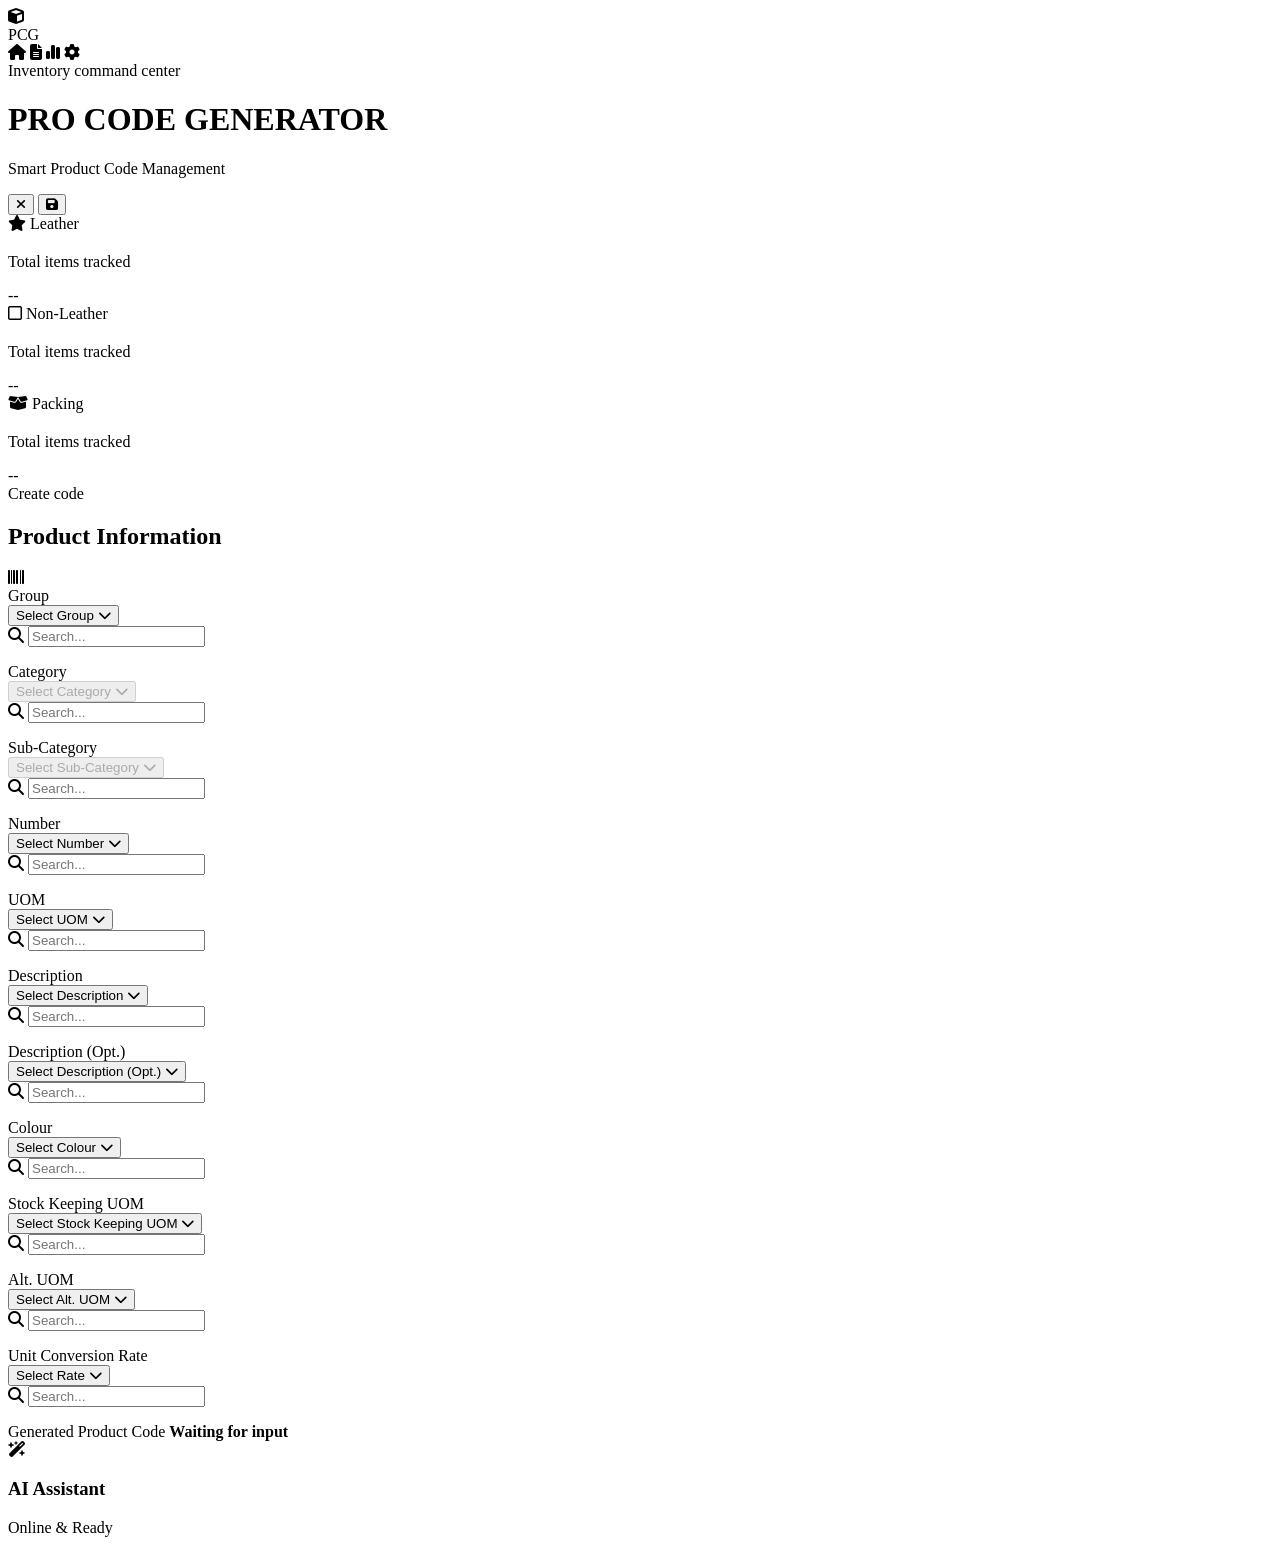
==== index.html @ 3816b543 "Create index.html" ====
<!DOCTYPE html>
<html lang="en">

<head>
<meta charset="UTF-8">
<meta name="viewport" content="width=device-width, initial-scale=1.0">
<title>PRO CODE GENERATOR</title>
<link href="https://fonts.googleapis.com/css2?family=Montserrat:wght@300;400;500;600;700;800&display=swap" rel="stylesheet">
<link rel="stylesheet" href="https://cdnjs.cloudflare.com/ajax/libs/font-awesome/6.5.2/css/all.min.css">
<link rel="stylesheet" href="css/style.css">
</head>

<body>

<div class="app">

  <aside class="sidebar">
    <div class="logo">
      <i class="fa-solid fa-cube"></i>
    </div>
    <span class="brand-mark">PCG</span>
    <nav>
      <a class="active" title="Dashboard"><i class="fa-solid fa-house"></i></a>
      <a class="nav-reports" title="Reports"><i class="fa-solid fa-file-lines"></i></a>
      <a class="nav-analytics" title="Analytics"><i class="fa-solid fa-chart-simple"></i></a>
      <span class="nav-spacer"></span>
      <a title="Settings"><i class="fa-solid fa-gear"></i></a>
    </nav>
  </aside>

  <main>

    <div class="topbar">
      <div>
        <span class="eyebrow">Inventory command center</span>
        <h1>PRO CODE GENERATOR</h1>
        <p>Smart Product Code Management</p>
      </div>
      <div class="actions">
        <button class="cancel" type="button" title="Cancel" aria-label="Cancel">
          <i class="fa-solid fa-xmark"></i>
        </button>
        <button class="save" type="button" title="Save Product" aria-label="Save Product">
          <i class="fa-solid fa-floppy-disk"></i>
        </button>
      </div>
    </div>

    <div class="cards">

      <div class="card purple">
        <div class="card-head">
          <i class="fa-solid fa-star"></i>
          <span>Leather</span>
        </div>
        <h2 id="leather-count"><span class="loader"></span></h2>
        <p>Total items tracked</p>
        <div class="progress" id="leather-progress">--</div>
      </div>

      <div class="card blue">
        <div class="card-head">
          <i class="fa-regular fa-square"></i>
          <span>Non-Leather</span>
        </div>
        <h2 id="non-leather-count"><span class="loader"></span></h2>
        <p>Total items tracked</p>
        <div class="progress" id="non-leather-progress">--</div>
      </div>

      <div class="card orange">
        <div class="card-head">
          <i class="fa-solid fa-box-open"></i>
          <span>Packing</span>
        </div>
        <h2 id="packing-count"><span class="loader"></span></h2>
        <p>Total items tracked</p>
        <div class="progress" id="packing-progress">--</div>
      </div>

    </div>

    <div class="content">

      <section class="form-panel">
        <div class="panel-head">
          <div>
            <span class="eyebrow">Create code</span>
            <h2>Product Information</h2>
          </div>
          <i class="fa-solid fa-barcode"></i>
        </div>

        <div class="grid create-code-grid">

          <label>
            Group
            <div class="custom-select" data-id="group" data-placeholder="Select Group">
              <button class="cs-trigger" type="button">
                <span class="cs-value cs-placeholder">Select Group</span>
                <i class="fa-solid fa-chevron-down cs-chevron"></i>
              </button>
              <div class="cs-panel">
                <div class="cs-search-wrap">
                  <i class="fa-solid fa-magnifying-glass"></i>
                  <input class="cs-search" type="text" placeholder="Search...">
                </div>
                <ul class="cs-list"></ul>
              </div>
            </div>
          </label>

          <label>
            Category
            <div class="custom-select" data-id="category" data-placeholder="Select Category">
              <button class="cs-trigger" type="button" disabled>
                <span class="cs-value cs-placeholder">Select Category</span>
                <i class="fa-solid fa-chevron-down cs-chevron"></i>
              </button>
              <div class="cs-panel">
                <div class="cs-search-wrap">
                  <i class="fa-solid fa-magnifying-glass"></i>
                  <input class="cs-search" type="text" placeholder="Search...">
                </div>
                <ul class="cs-list"></ul>
              </div>
            </div>
          </label>

          <label>
            Sub-Category
            <div class="custom-select" data-id="subCategory" data-placeholder="Select Sub-Category">
              <button class="cs-trigger" type="button" disabled>
                <span class="cs-value cs-placeholder">Select Sub-Category</span>
                <i class="fa-solid fa-chevron-down cs-chevron"></i>
              </button>
              <div class="cs-panel">
                <div class="cs-search-wrap">
                  <i class="fa-solid fa-magnifying-glass"></i>
                  <input class="cs-search" type="text" placeholder="Search...">
                </div>
                <ul class="cs-list"></ul>
              </div>
            </div>
          </label>

          <label>
            Number
            <div class="custom-select" data-id="number" data-placeholder="Select Number">
              <button class="cs-trigger" type="button">
                <span class="cs-value cs-placeholder">Select Number</span>
                <i class="fa-solid fa-chevron-down cs-chevron"></i>
              </button>
              <div class="cs-panel">
                <div class="cs-search-wrap">
                  <i class="fa-solid fa-magnifying-glass"></i>
                  <input class="cs-search" type="text" placeholder="Search...">
                </div>
                <ul class="cs-list"></ul>
              </div>
            </div>
          </label>

          <label>
            UOM
            <div class="custom-select" data-id="uom" data-placeholder="Select UOM">
              <button class="cs-trigger" type="button">
                <span class="cs-value cs-placeholder">Select UOM</span>
                <i class="fa-solid fa-chevron-down cs-chevron"></i>
              </button>
              <div class="cs-panel">
                <div class="cs-search-wrap">
                  <i class="fa-solid fa-magnifying-glass"></i>
                  <input class="cs-search" type="text" placeholder="Search...">
                </div>
                <ul class="cs-list"></ul>
              </div>
            </div>
          </label>

          <label>
            Description
            <div class="custom-select" data-id="description" data-placeholder="Select Description">
              <button class="cs-trigger" type="button">
                <span class="cs-value cs-placeholder">Select Description</span>
                <i class="fa-solid fa-chevron-down cs-chevron"></i>
              </button>
              <div class="cs-panel">
                <div class="cs-search-wrap">
                  <i class="fa-solid fa-magnifying-glass"></i>
                  <input class="cs-search" type="text" placeholder="Search...">
                </div>
                <ul class="cs-list"></ul>
              </div>
            </div>
          </label>

          <label>
            Description (Opt.)
            <div class="custom-select" data-id="descriptionOpt" data-placeholder="Select Description (Opt.)">
              <button class="cs-trigger" type="button">
                <span class="cs-value cs-placeholder">Select Description (Opt.)</span>
                <i class="fa-solid fa-chevron-down cs-chevron"></i>
              </button>
              <div class="cs-panel">
                <div class="cs-search-wrap">
                  <i class="fa-solid fa-magnifying-glass"></i>
                  <input class="cs-search" type="text" placeholder="Search...">
                </div>
                <ul class="cs-list"></ul>
              </div>
            </div>
          </label>

          <label>
            Colour
            <div class="custom-select" data-id="colour" data-placeholder="Select Colour">
              <button class="cs-trigger" type="button">
                <span class="cs-value cs-placeholder">Select Colour</span>
                <i class="fa-solid fa-chevron-down cs-chevron"></i>
              </button>
              <div class="cs-panel">
                <div class="cs-search-wrap">
                  <i class="fa-solid fa-magnifying-glass"></i>
                  <input class="cs-search" type="text" placeholder="Search...">
                </div>
                <ul class="cs-list"></ul>
              </div>
            </div>
          </label>

          <label>
            Stock Keeping UOM
            <div class="custom-select" data-id="stockKeepingUom" data-placeholder="Select Stock Keeping UOM">
              <button class="cs-trigger" type="button">
                <span class="cs-value cs-placeholder">Select Stock Keeping UOM</span>
                <i class="fa-solid fa-chevron-down cs-chevron"></i>
              </button>
              <div class="cs-panel">
                <div class="cs-search-wrap">
                  <i class="fa-solid fa-magnifying-glass"></i>
                  <input class="cs-search" type="text" placeholder="Search...">
                </div>
                <ul class="cs-list"></ul>
              </div>
            </div>
          </label>

          <label>
            Alt. UOM
            <div class="custom-select" data-id="altUom" data-placeholder="Select Alt. UOM">
              <button class="cs-trigger" type="button">
                <span class="cs-value cs-placeholder">Select Alt. UOM</span>
                <i class="fa-solid fa-chevron-down cs-chevron"></i>
              </button>
              <div class="cs-panel">
                <div class="cs-search-wrap">
                  <i class="fa-solid fa-magnifying-glass"></i>
                  <input class="cs-search" type="text" placeholder="Search...">
                </div>
                <ul class="cs-list"></ul>
              </div>
            </div>
          </label>

          <label>
            Unit Conversion Rate
            <div class="custom-select" data-id="conversionRate" data-placeholder="Select Rate">
              <button class="cs-trigger" type="button">
                <span class="cs-value cs-placeholder">Select Rate</span>
                <i class="fa-solid fa-chevron-down cs-chevron"></i>
              </button>
              <div class="cs-panel">
                <div class="cs-search-wrap">
                  <i class="fa-solid fa-magnifying-glass"></i>
                  <input class="cs-search" type="text" placeholder="Search...">
                </div>
                <ul class="cs-list"></ul>
              </div>
            </div>
          </label>

        </div>

        <div class="code-box">
          <span>Generated Product Code</span>
          <strong id="generated-code">Waiting for input</strong>
        </div>
      </section>

      <aside class="ai-panel">

        <div class="aip-orb aip-orb-1"></div>
        <div class="aip-orb aip-orb-2"></div>

        <div class="aip-header">
          <div class="aip-avatar">
            <i class="fa-solid fa-wand-magic-sparkles"></i>
            <span class="aip-avatar-ring"></span>
          </div>
          <div>
            <h3 class="aip-name">AI Assistant</h3>
            <div class="aip-status">
              <span class="aip-dot"></span>
              <span>Online &amp; Ready</span>
            </div>
          </div>
        </div>


      </aside>

    </div>

  </main>

</div>

<script src="js/app.js"></script>
</body>
</html>
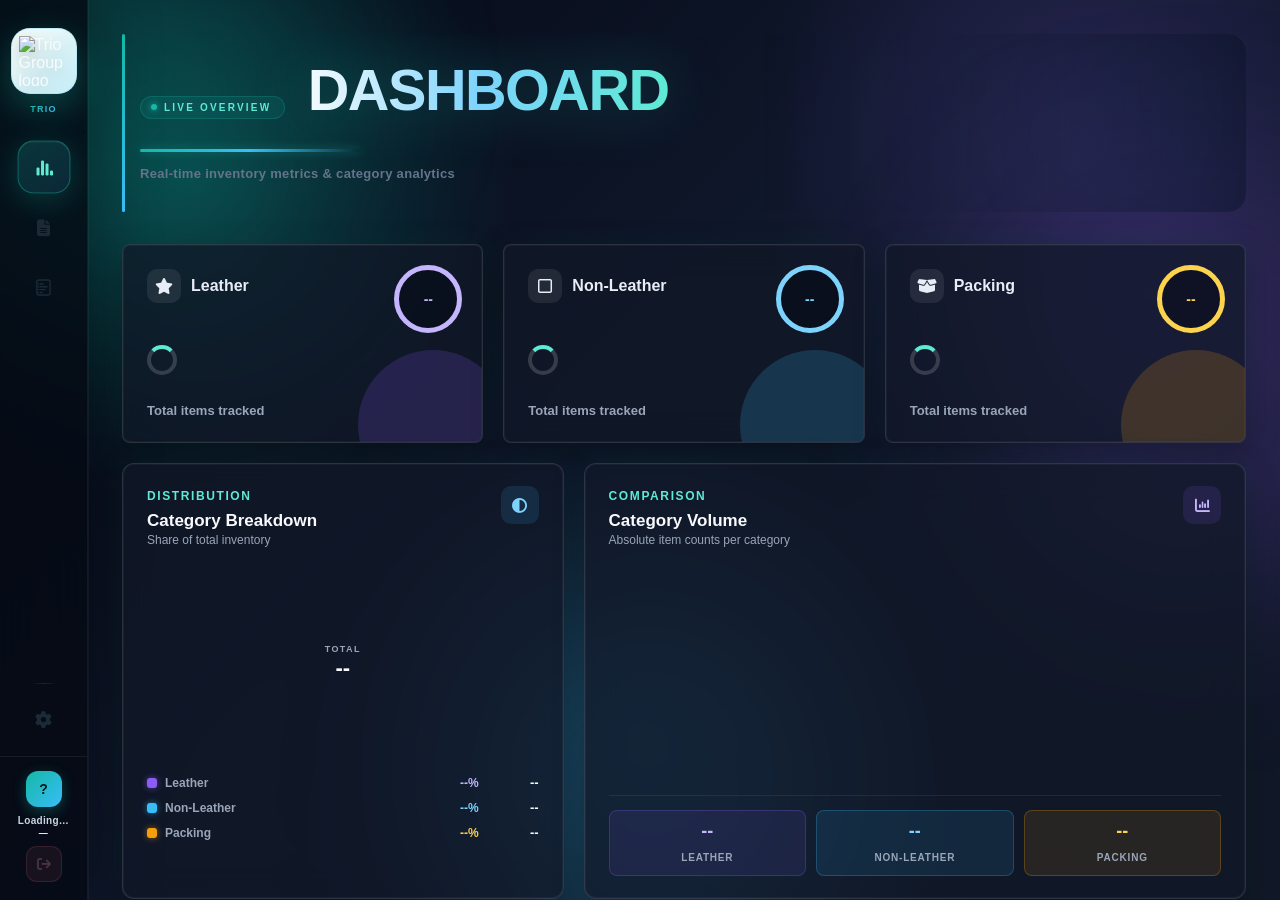
==== commit 62fdc3ef: "Update print statement from 'Hello' to 'Goodbye'" ====
--- a/index.html
+++ b/index.html
@@ -7,315 +7,270 @@
 <title>PRO CODE GENERATOR</title>
 <link href="https://fonts.googleapis.com/css2?family=Montserrat:wght@300;400;500;600;700;800&display=swap" rel="stylesheet">
 <link rel="stylesheet" href="https://cdnjs.cloudflare.com/ajax/libs/font-awesome/6.5.2/css/all.min.css">
-<link rel="stylesheet" href="css/style.css">
+<script src="https://cdn.jsdelivr.net/npm/chart.js@4.4.3/dist/chart.umd.min.js"></script>
+<link rel="stylesheet" href="style.css">
 </head>
 
 <body>
+<div class="admin-bg-effects"><span></span><span></span><span></span></div>
 
 <div class="app">
 
   <aside class="sidebar">
-    <div class="logo">
-      <i class="fa-solid fa-cube"></i>
-    </div>
-    <span class="brand-mark">PCG</span>
+    <div class="logo" aria-label="Trio Group">
+      <img src="https://res.cloudinary.com/dsvyn62lc/image/upload/q_auto/f_auto/v1776405935/trio_group_logo-removebg-preview_ymc7fs.png" alt="Trio Group logo">
+    </div>
+    <span class="brand-mark">TRIO</span>
     <nav>
-      <a class="active" title="Dashboard"><i class="fa-solid fa-house"></i></a>
-      <a class="nav-reports" title="Reports"><i class="fa-solid fa-file-lines"></i></a>
-      <a class="nav-analytics" title="Analytics"><i class="fa-solid fa-chart-simple"></i></a>
+      <a class="active" title="Dashboard" data-page="page-dashboard">
+        <svg xmlns="http://www.w3.org/2000/svg" viewBox="0 0 18 18" width="1em" height="1em" fill="currentColor" aria-hidden="true" style="display:block;">
+          <rect x="1"   y="9"  width="3" height="8"  rx="1.2"/>
+          <rect x="5.5" y="2"  width="3" height="15" rx="1.2"/>
+          <rect x="10"  y="5"  width="3" height="12" rx="1.2"/>
+          <rect x="14.5" y="12" width="3" height="5"  rx="1.2"/>
+        </svg>
+      </a>
+      <a class="nav-reports" title="Reports" data-page="page-reports"><i class="fa-solid fa-file-lines"></i></a>
+      <a class="nav-analytics" title="Form" data-page="page-form">
+        <svg xmlns="http://www.w3.org/2000/svg" viewBox="0 0 18 18" width="1em" height="1em" fill="currentColor" aria-hidden="true" style="display:block;">
+          <rect x="2" y="1" width="14" height="16" rx="2.2" fill="none" stroke="currentColor" stroke-width="1.5"/>
+          <rect x="4.5" y="4.5" width="5" height="1.5" rx="0.75"/>
+          <rect x="4.5" y="7.5" width="9" height="1.5" rx="0.75"/>
+          <rect x="4.5" y="10.5" width="7" height="1.5" rx="0.75"/>
+          <rect x="4.5" y="13.5" width="4" height="1.5" rx="0.75"/>
+          <circle cx="3.5" cy="5.25" r="0.75"/>
+          <circle cx="3.5" cy="8.25" r="0.75"/>
+          <circle cx="3.5" cy="11.25" r="0.75"/>
+          <circle cx="3.5" cy="14.25" r="0.75"/>
+        </svg>
+      </a>
+      <!-- Admin Panel icon — shown only for admin / author roles via JS -->
+      <a class="nav-admin" title="Admin Panel" data-page="page-admin" style="display:none;">
+        <i class="fa-solid fa-user-shield"></i>
+      </a>
       <span class="nav-spacer"></span>
-      <a title="Settings"><i class="fa-solid fa-gear"></i></a>
+      <a title="Settings" data-page="page-settings"><i class="fa-solid fa-gear"></i></a>
     </nav>
+
+    <div class="sidebar-user">
+      <div class="su-avatar" id="sidebarAvatar">?</div>
+      <div class="su-info">
+        <span class="su-name" id="sidebarUsername">Loading…</span>
+        <span class="su-role" id="sidebarRole">—</span>
+      </div>
+      <button class="su-logout" id="btnLogout" title="Sign out">
+        <i class="fa-solid fa-arrow-right-from-bracket"></i>
+      </button>
+    </div>
   </aside>
 
   <main>
 
-    <div class="topbar">
-      <div>
-        <span class="eyebrow">Inventory command center</span>
-        <h1>PRO CODE GENERATOR</h1>
-        <p>Smart Product Code Management</p>
-      </div>
-      <div class="actions">
-        <button class="cancel" type="button" title="Cancel" aria-label="Cancel">
-          <i class="fa-solid fa-xmark"></i>
-        </button>
-        <button class="save" type="button" title="Save Product" aria-label="Save Product">
-          <i class="fa-solid fa-floppy-disk"></i>
-        </button>
-      </div>
-    </div>
-
-    <div class="cards">
-
-      <div class="card purple">
-        <div class="card-head">
-          <i class="fa-solid fa-star"></i>
-          <span>Leather</span>
-        </div>
-        <h2 id="leather-count"><span class="loader"></span></h2>
-        <p>Total items tracked</p>
-        <div class="progress" id="leather-progress">--</div>
-      </div>
-
-      <div class="card blue">
-        <div class="card-head">
-          <i class="fa-regular fa-square"></i>
-          <span>Non-Leather</span>
-        </div>
-        <h2 id="non-leather-count"><span class="loader"></span></h2>
-        <p>Total items tracked</p>
-        <div class="progress" id="non-leather-progress">--</div>
-      </div>
-
-      <div class="card orange">
-        <div class="card-head">
-          <i class="fa-solid fa-box-open"></i>
-          <span>Packing</span>
-        </div>
-        <h2 id="packing-count"><span class="loader"></span></h2>
-        <p>Total items tracked</p>
-        <div class="progress" id="packing-progress">--</div>
-      </div>
-
-    </div>
-
-    <div class="content">
-
-      <section class="form-panel">
-        <div class="panel-head">
-          <div>
-            <span class="eyebrow">Create code</span>
-            <h2>Product Information</h2>
-          </div>
-          <i class="fa-solid fa-barcode"></i>
-        </div>
-
-        <div class="grid create-code-grid">
-
-          <label>
-            Group
-            <div class="custom-select" data-id="group" data-placeholder="Select Group">
-              <button class="cs-trigger" type="button">
-                <span class="cs-value cs-placeholder">Select Group</span>
-                <i class="fa-solid fa-chevron-down cs-chevron"></i>
-              </button>
-              <div class="cs-panel">
-                <div class="cs-search-wrap">
-                  <i class="fa-solid fa-magnifying-glass"></i>
-                  <input class="cs-search" type="text" placeholder="Search...">
-                </div>
-                <ul class="cs-list"></ul>
-              </div>
-            </div>
-          </label>
-
-          <label>
-            Category
-            <div class="custom-select" data-id="category" data-placeholder="Select Category">
-              <button class="cs-trigger" type="button" disabled>
-                <span class="cs-value cs-placeholder">Select Category</span>
-                <i class="fa-solid fa-chevron-down cs-chevron"></i>
-              </button>
-              <div class="cs-panel">
-                <div class="cs-search-wrap">
-                  <i class="fa-solid fa-magnifying-glass"></i>
-                  <input class="cs-search" type="text" placeholder="Search...">
-                </div>
-                <ul class="cs-list"></ul>
-              </div>
-            </div>
-          </label>
-
-          <label>
-            Sub-Category
-            <div class="custom-select" data-id="subCategory" data-placeholder="Select Sub-Category">
-              <button class="cs-trigger" type="button" disabled>
-                <span class="cs-value cs-placeholder">Select Sub-Category</span>
-                <i class="fa-solid fa-chevron-down cs-chevron"></i>
-              </button>
-              <div class="cs-panel">
-                <div class="cs-search-wrap">
-                  <i class="fa-solid fa-magnifying-glass"></i>
-                  <input class="cs-search" type="text" placeholder="Search...">
-                </div>
-                <ul class="cs-list"></ul>
-              </div>
-            </div>
-          </label>
-
-          <label>
-            Number
-            <div class="custom-select" data-id="number" data-placeholder="Select Number">
-              <button class="cs-trigger" type="button">
-                <span class="cs-value cs-placeholder">Select Number</span>
-                <i class="fa-solid fa-chevron-down cs-chevron"></i>
-              </button>
-              <div class="cs-panel">
-                <div class="cs-search-wrap">
-                  <i class="fa-solid fa-magnifying-glass"></i>
-                  <input class="cs-search" type="text" placeholder="Search...">
-                </div>
-                <ul class="cs-list"></ul>
-              </div>
-            </div>
-          </label>
-
-          <label>
-            UOM
-            <div class="custom-select" data-id="uom" data-placeholder="Select UOM">
-              <button class="cs-trigger" type="button">
-                <span class="cs-value cs-placeholder">Select UOM</span>
-                <i class="fa-solid fa-chevron-down cs-chevron"></i>
-              </button>
-              <div class="cs-panel">
-                <div class="cs-search-wrap">
-                  <i class="fa-solid fa-magnifying-glass"></i>
-                  <input class="cs-search" type="text" placeholder="Search...">
-                </div>
-                <ul class="cs-list"></ul>
-              </div>
-            </div>
-          </label>
-
-          <label>
-            Description
-            <div class="custom-select" data-id="description" data-placeholder="Select Description">
-              <button class="cs-trigger" type="button">
-                <span class="cs-value cs-placeholder">Select Description</span>
-                <i class="fa-solid fa-chevron-down cs-chevron"></i>
-              </button>
-              <div class="cs-panel">
-                <div class="cs-search-wrap">
-                  <i class="fa-solid fa-magnifying-glass"></i>
-                  <input class="cs-search" type="text" placeholder="Search...">
-                </div>
-                <ul class="cs-list"></ul>
-              </div>
-            </div>
-          </label>
-
-          <label>
-            Description (Opt.)
-            <div class="custom-select" data-id="descriptionOpt" data-placeholder="Select Description (Opt.)">
-              <button class="cs-trigger" type="button">
-                <span class="cs-value cs-placeholder">Select Description (Opt.)</span>
-                <i class="fa-solid fa-chevron-down cs-chevron"></i>
-              </button>
-              <div class="cs-panel">
-                <div class="cs-search-wrap">
-                  <i class="fa-solid fa-magnifying-glass"></i>
-                  <input class="cs-search" type="text" placeholder="Search...">
-                </div>
-                <ul class="cs-list"></ul>
-              </div>
-            </div>
-          </label>
-
-          <label>
-            Colour
-            <div class="custom-select" data-id="colour" data-placeholder="Select Colour">
-              <button class="cs-trigger" type="button">
-                <span class="cs-value cs-placeholder">Select Colour</span>
-                <i class="fa-solid fa-chevron-down cs-chevron"></i>
-              </button>
-              <div class="cs-panel">
-                <div class="cs-search-wrap">
-                  <i class="fa-solid fa-magnifying-glass"></i>
-                  <input class="cs-search" type="text" placeholder="Search...">
-                </div>
-                <ul class="cs-list"></ul>
-              </div>
-            </div>
-          </label>
-
-          <label>
-            Stock Keeping UOM
-            <div class="custom-select" data-id="stockKeepingUom" data-placeholder="Select Stock Keeping UOM">
-              <button class="cs-trigger" type="button">
-                <span class="cs-value cs-placeholder">Select Stock Keeping UOM</span>
-                <i class="fa-solid fa-chevron-down cs-chevron"></i>
-              </button>
-              <div class="cs-panel">
-                <div class="cs-search-wrap">
-                  <i class="fa-solid fa-magnifying-glass"></i>
-                  <input class="cs-search" type="text" placeholder="Search...">
-                </div>
-                <ul class="cs-list"></ul>
-              </div>
-            </div>
-          </label>
-
-          <label>
-            Alt. UOM
-            <div class="custom-select" data-id="altUom" data-placeholder="Select Alt. UOM">
-              <button class="cs-trigger" type="button">
-                <span class="cs-value cs-placeholder">Select Alt. UOM</span>
-                <i class="fa-solid fa-chevron-down cs-chevron"></i>
-              </button>
-              <div class="cs-panel">
-                <div class="cs-search-wrap">
-                  <i class="fa-solid fa-magnifying-glass"></i>
-                  <input class="cs-search" type="text" placeholder="Search...">
-                </div>
-                <ul class="cs-list"></ul>
-              </div>
-            </div>
-          </label>
-
-          <label>
-            Unit Conversion Rate
-            <div class="custom-select" data-id="conversionRate" data-placeholder="Select Rate">
-              <button class="cs-trigger" type="button">
-                <span class="cs-value cs-placeholder">Select Rate</span>
-                <i class="fa-solid fa-chevron-down cs-chevron"></i>
-              </button>
-              <div class="cs-panel">
-                <div class="cs-search-wrap">
-                  <i class="fa-solid fa-magnifying-glass"></i>
-                  <input class="cs-search" type="text" placeholder="Search...">
-                </div>
-                <ul class="cs-list"></ul>
-              </div>
-            </div>
-          </label>
-
-        </div>
-
-        <div class="code-box">
-          <span>Generated Product Code</span>
-          <strong id="generated-code">Waiting for input</strong>
-        </div>
-      </section>
-
-      <aside class="ai-panel">
-
-        <div class="aip-orb aip-orb-1"></div>
-        <div class="aip-orb aip-orb-2"></div>
-
-        <div class="aip-header">
-          <div class="aip-avatar">
-            <i class="fa-solid fa-wand-magic-sparkles"></i>
-            <span class="aip-avatar-ring"></span>
-          </div>
-          <div>
-            <h3 class="aip-name">AI Assistant</h3>
-            <div class="aip-status">
-              <span class="aip-dot"></span>
-              <span>Online &amp; Ready</span>
-            </div>
-          </div>
-        </div>
-
-
-      </aside>
-
+    <!-- ═══════════════ DASHBOARD PAGE ═══════════════ -->
+    <div id="page-dashboard" class="page page-active">
+      <div class="page-header ph-dashboard">
+        <div class="ph-badge">
+          <span class="ph-badge-dot"></span>
+          Live Overview
+        </div>
+        <h2 class="ph-title">DASHBOARD</h2>
+        <div class="ph-accent-line"></div>
+        <p class="ph-desc">Real-time inventory metrics &amp; category analytics</p>
+      </div>
+
+      <div class="cards">
+        <div class="card purple">
+          <div class="card-head"><i class="fa-solid fa-star"></i><span>Leather</span></div>
+          <h2 id="leather-count"><span class="loader"></span></h2>
+          <p>Total items tracked</p>
+          <div class="progress" id="leather-progress">--</div>
+        </div>
+        <div class="card blue">
+          <div class="card-head"><i class="fa-regular fa-square"></i><span>Non-Leather</span></div>
+          <h2 id="non-leather-count"><span class="loader"></span></h2>
+          <p>Total items tracked</p>
+          <div class="progress" id="non-leather-progress">--</div>
+        </div>
+        <div class="card orange">
+          <div class="card-head"><i class="fa-solid fa-box-open"></i><span>Packing</span></div>
+          <h2 id="packing-count"><span class="loader"></span></h2>
+          <p>Total items tracked</p>
+          <div class="progress" id="packing-progress">--</div>
+        </div>
+      </div>
+
+      <div class="charts-row">
+        <div class="chart-panel">
+          <div class="chart-panel-head">
+            <div><span class="eyebrow">Distribution</span><h3>Category Breakdown</h3><p class="chart-sub">Share of total inventory</p></div>
+            <div class="chart-icon chart-icon-blue"><i class="fa-solid fa-circle-half-stroke"></i></div>
+          </div>
+          <div class="donut-wrap">
+            <canvas id="donutChart"></canvas>
+            <div class="donut-center"><span class="donut-label">TOTAL</span><strong id="donut-total">--</strong></div>
+          </div>
+          <div class="chart-legend" id="donut-legend">
+            <div class="legend-row"><div class="legend-left"><span class="legend-dot" style="background:#8b5cf6;box-shadow:0 0 6px #8b5cf688;"></span><span class="legend-name">Leather</span></div><div class="legend-right"><span class="legend-pct purple-text" id="legend-pct-leather">--%</span><span class="legend-val" id="legend-val-leather">--</span></div></div>
+            <div class="legend-row"><div class="legend-left"><span class="legend-dot" style="background:#38bdf8;box-shadow:0 0 6px #38bdf888;"></span><span class="legend-name">Non-Leather</span></div><div class="legend-right"><span class="legend-pct blue-text" id="legend-pct-nonleather">--%</span><span class="legend-val" id="legend-val-nonleather">--</span></div></div>
+            <div class="legend-row"><div class="legend-left"><span class="legend-dot" style="background:#f59e0b;box-shadow:0 0 6px #f59e0b88;"></span><span class="legend-name">Packing</span></div><div class="legend-right"><span class="legend-pct amber-text" id="legend-pct-packing">--%</span><span class="legend-val" id="legend-val-packing">--</span></div></div>
+          </div>
+        </div>
+        <div class="chart-panel chart-panel-wide">
+          <div class="chart-panel-head">
+            <div><span class="eyebrow">Comparison</span><h3>Category Volume</h3><p class="chart-sub">Absolute item counts per category</p></div>
+            <div class="chart-icon chart-icon-violet"><i class="fa-solid fa-chart-column"></i></div>
+          </div>
+          <div class="bar-wrap"><canvas id="barChart"></canvas></div>
+          <div class="bar-summary">
+            <div class="bar-summary-item" style="background:rgba(139,92,246,0.1);border:1px solid rgba(139,92,246,0.25);"><strong id="bar-val-leather" class="purple-text">--</strong><span>LEATHER</span></div>
+            <div class="bar-summary-item" style="background:rgba(56,189,248,0.1);border:1px solid rgba(56,189,248,0.25);"><strong id="bar-val-nonleather" class="blue-text">--</strong><span>NON-LEATHER</span></div>
+            <div class="bar-summary-item" style="background:rgba(245,158,11,0.1);border:1px solid rgba(245,158,11,0.25);"><strong id="bar-val-packing" class="amber-text">--</strong><span>PACKING</span></div>
+          </div>
+        </div>
+      </div>
+      <div class="live-bar">
+        <span class="live-dot" id="live-dot"></span>
+        <span id="live-status">Live · refreshes every 15s</span>
+        <span class="live-time" id="live-time"></span>
+      </div>
+    </div>
+
+    <!-- ═══════════════ FORM PAGE ═══════════════ -->
+    <div id="page-form" class="page">
+      <div class="page-header ph-form">
+        <div class="ph-badge"><span class="ph-badge-dot"></span>Create Code</div>
+        <h2 class="ph-title">PRODUCT GENERATOR</h2>
+        <div class="ph-accent-line"></div>
+        <p class="ph-desc">Build and generate smart product codes with ease</p>
+      </div>
+      <div class="content">
+        <section class="form-panel">
+          <div class="panel-head">
+            <div><span class="eyebrow">Create code</span><h2>Product Information</h2></div>
+            <i class="fa-solid fa-barcode"></i>
+          </div>
+          <div class="grid create-code-grid">
+            <label>Group<div class="custom-select" data-id="group" data-placeholder="Select Group"><button class="cs-trigger" type="button"><span class="cs-value cs-placeholder">Select Group</span><i class="fa-solid fa-chevron-down cs-chevron"></i></button><div class="cs-panel"><div class="cs-search-wrap"><i class="fa-solid fa-magnifying-glass"></i><input class="cs-search" type="text" placeholder="Search..."></div><ul class="cs-list"></ul></div></div></label>
+            <label>Category<div class="custom-select" data-id="category" data-placeholder="Select Category"><button class="cs-trigger" type="button" disabled><span class="cs-value cs-placeholder">Select Category</span><i class="fa-solid fa-chevron-down cs-chevron"></i></button><div class="cs-panel"><div class="cs-search-wrap"><i class="fa-solid fa-magnifying-glass"></i><input class="cs-search" type="text" placeholder="Search..."></div><ul class="cs-list"></ul></div></div></label>
+            <label>Sub-Category<div class="custom-select" data-id="subCategory" data-placeholder="Select Sub-Category"><button class="cs-trigger" type="button" disabled><span class="cs-value cs-placeholder">Select Sub-Category</span><i class="fa-solid fa-chevron-down cs-chevron"></i></button><div class="cs-panel"><div class="cs-search-wrap"><i class="fa-solid fa-magnifying-glass"></i><input class="cs-search" type="text" placeholder="Search..."></div><ul class="cs-list"></ul></div></div></label>
+            <label>Number<div class="custom-select" data-id="number" data-placeholder="Select Number"><button class="cs-trigger" type="button"><span class="cs-value cs-placeholder">Select Number</span><i class="fa-solid fa-chevron-down cs-chevron"></i></button><div class="cs-panel"><div class="cs-search-wrap"><i class="fa-solid fa-magnifying-glass"></i><input class="cs-search" type="text" placeholder="Search..."></div><ul class="cs-list"></ul></div></div></label>
+            <label>UOM<div class="custom-select" data-id="uom" data-placeholder="Select UOM"><button class="cs-trigger" type="button"><span class="cs-value cs-placeholder">Select UOM</span><i class="fa-solid fa-chevron-down cs-chevron"></i></button><div class="cs-panel"><div class="cs-search-wrap"><i class="fa-solid fa-magnifying-glass"></i><input class="cs-search" type="text" placeholder="Search..."></div><ul class="cs-list"></ul></div></div></label>
+            <label>Description<div class="custom-select" data-id="description" data-placeholder="Select Description"><button class="cs-trigger" type="button"><span class="cs-value cs-placeholder">Select Description</span><i class="fa-solid fa-chevron-down cs-chevron"></i></button><div class="cs-panel"><div class="cs-search-wrap"><i class="fa-solid fa-magnifying-glass"></i><input class="cs-search" type="text" placeholder="Search..."></div><ul class="cs-list"></ul></div></div></label>
+            <label>Description (Opt.)<div class="custom-select" data-id="descriptionOpt" data-placeholder="Select Description (Opt.)"><button class="cs-trigger" type="button"><span class="cs-value cs-placeholder">Select Description (Opt.)</span><i class="fa-solid fa-chevron-down cs-chevron"></i></button><div class="cs-panel"><div class="cs-search-wrap"><i class="fa-solid fa-magnifying-glass"></i><input class="cs-search" type="text" placeholder="Search..."></div><ul class="cs-list"></ul></div></div></label>
+            <label>Colour<div class="custom-select" data-id="colour" data-placeholder="Select Colour"><button class="cs-trigger" type="button"><span class="cs-value cs-placeholder">Select Colour</span><i class="fa-solid fa-chevron-down cs-chevron"></i></button><div class="cs-panel"><div class="cs-search-wrap"><i class="fa-solid fa-magnifying-glass"></i><input class="cs-search" type="text" placeholder="Search..."></div><ul class="cs-list"></ul></div></div></label>
+            <label>Stock Keeping UOM<div class="custom-select" data-id="stockKeepingUom" data-placeholder="Select Stock Keeping UOM"><button class="cs-trigger" type="button"><span class="cs-value cs-placeholder">Select Stock Keeping UOM</span><i class="fa-solid fa-chevron-down cs-chevron"></i></button><div class="cs-panel"><div class="cs-search-wrap"><i class="fa-solid fa-magnifying-glass"></i><input class="cs-search" type="text" placeholder="Search..."></div><ul class="cs-list"></ul></div></div></label>
+            <label>Alt. UOM<div class="custom-select" data-id="altUom" data-placeholder="Select Alt. UOM"><button class="cs-trigger" type="button"><span class="cs-value cs-placeholder">Select Alt. UOM</span><i class="fa-solid fa-chevron-down cs-chevron"></i></button><div class="cs-panel"><div class="cs-search-wrap"><i class="fa-solid fa-magnifying-glass"></i><input class="cs-search" type="text" placeholder="Search..."></div><ul class="cs-list"></ul></div></div></label>
+            <label>Unit Conversion Rate<div class="custom-select" data-id="conversionRate" data-placeholder="Select Rate"><button class="cs-trigger" type="button"><span class="cs-value cs-placeholder">Select Rate</span><i class="fa-solid fa-chevron-down cs-chevron"></i></button><div class="cs-panel"><div class="cs-search-wrap"><i class="fa-solid fa-magnifying-glass"></i><input class="cs-search" type="text" placeholder="Search..."></div><ul class="cs-list"></ul></div></div></label>
+          </div>
+          <div class="code-box"><span>Generated Product Code</span><strong id="generated-code">Waiting for input</strong></div>
+        </section>
+        <aside class="ai-panel">
+          <div class="aip-orb aip-orb-1"></div><div class="aip-orb aip-orb-2"></div>
+          <div class="aip-header"><div class="aip-avatar"><i class="fa-solid fa-wand-magic-sparkles"></i><span class="aip-avatar-ring"></span></div><div><h3 class="aip-name">AI Assistant</h3><div class="aip-status"><span class="aip-dot"></span><span>Online &amp; Ready</span></div></div></div>
+        </aside>
+      </div>
+    </div>
+
+    <!-- ═══════════════ REPORTS PAGE ═══════════════ -->
+    <div id="page-reports" class="page">
+      <div class="page-header ph-reports">
+        <div class="ph-badge"><span class="ph-badge-dot"></span>Data Reports</div>
+        <h2 class="ph-title">REPORTS</h2>
+        <div class="ph-accent-line"></div>
+        <p class="ph-desc">Detailed inventory reports and export summaries</p>
+      </div>
+      <div class="reports-placeholder">
+        <div class="rp-icon"><i class="fa-solid fa-file-lines"></i></div>
+        <h3>Reports Coming Soon</h3>
+        <p>Your detailed inventory reports will appear here.</p>
+      </div>
+    </div>
+
+    <!-- ═══════════════ ADMIN PANEL PAGE ═══════════════ -->
+    <div id="page-admin" class="page">
+      <div class="page-header ph-admin">
+        <div class="ph-badge"><span class="ph-badge-dot"></span>Administration</div>
+        <h2 class="ph-title">ADMIN PANEL</h2>
+        <div class="ph-accent-line"></div>
+        <p class="ph-desc">Manage user access levels for Dashboard, Reports, and Forms</p>
+      </div>
+
+      <!-- Stats bar -->
+      <div class="admin-stats-bar" id="adminStatsBar" style="display:none;">
+        <div class="admin-stat">
+          <span class="admin-kpi-icon"><i class="fa-solid fa-users"></i></span>
+          <span class="admin-stat-val" id="statTotalUsers">—</span>
+          <span class="admin-stat-label">Total Users</span>
+        </div>
+        <div class="admin-stat-sep"></div>
+        <div class="admin-stat">
+          <span class="admin-kpi-icon"><i class="fa-solid fa-user-shield"></i></span>
+          <span class="admin-stat-val admin-stat-violet" id="statAdmins">—</span>
+          <span class="admin-stat-label">Admins / Authors</span>
+        </div>
+        <div class="admin-stat-sep"></div>
+        <div class="admin-stat">
+          <span class="admin-kpi-icon"><i class="fa-solid fa-user-check"></i></span>
+          <span class="admin-stat-val admin-stat-blue" id="statUsers">—</span>
+          <span class="admin-stat-label">Regular Users</span>
+        </div>
+      </div>
+
+      
+
+      <div class="admin-panel-wrap">
+        <!-- Header row -->
+        <div class="admin-table-header">
+          <div class="ath-user">User</div>
+          <div class="ath-modules">
+            <span class="ath-module-label">
+              <i class="fa-solid fa-gauge-high"></i> Dashboard
+            </span>
+            <span class="ath-module-label">
+              <i class="fa-solid fa-file-lines"></i> Reports
+            </span>
+            <span class="ath-module-label">
+              <svg xmlns="http://www.w3.org/2000/svg" viewBox="0 0 18 18" width="12" height="12" fill="currentColor" style="display:inline-block;vertical-align:middle;margin-right:5px;"><rect x="2" y="1" width="14" height="16" rx="2.2" fill="none" stroke="currentColor" stroke-width="1.5"/><rect x="4.5" y="4.5" width="5" height="1.5" rx="0.75"/><rect x="4.5" y="7.5" width="9" height="1.5" rx="0.75"/><rect x="4.5" y="10.5" width="7" height="1.5" rx="0.75"/><rect x="4.5" y="13.5" width="4" height="1.5" rx="0.75"/><circle cx="3.5" cy="5.25" r="0.75"/><circle cx="3.5" cy="8.25" r="0.75"/><circle cx="3.5" cy="11.25" r="0.75"/><circle cx="3.5" cy="14.25" r="0.75"/></svg> Form
+            </span>
+          </div>
+          <div class="ath-action">Action</div>
+        </div>
+
+        <!-- Loading / error / users list -->
+        <div id="adminUsersList">
+          <div class="admin-loading">
+            <span class="loader"></span>
+            <span>Loading users…</span>
+          </div>
+        </div>
+      </div>
+    </div>
+
+    <!-- ═══════════════ SETTINGS PAGE ═══════════════ -->
+    <div id="page-settings" class="page">
+      <div class="page-header ph-settings">
+        <div class="ph-badge"><span class="ph-badge-dot"></span>Preferences</div>
+        <h2 class="ph-title">SETTINGS</h2>
+        <div class="ph-accent-line"></div>
+        <p class="ph-desc">Application settings (coming soon)</p>
+      </div>
+      <div class="reports-placeholder">
+        <div class="rp-icon"><i class="fa-solid fa-gear"></i></div>
+        <h3>Settings Coming Soon</h3>
+        <p>User preferences and configuration will appear here.</p>
+      </div>
     </div>
 
   </main>
-
 </div>
 
-<script src="js/app.js"></script>
+<!-- Toast notification -->
+<div class="pcg-toast" id="pcgToast">
+  <i class="fa-solid fa-circle-check toast-icon-ok" id="toastIcon"></i>
+  <span id="toastMsg">Saved successfully</span>
+</div>
+
+<script src="auth.js"></script>
+<script src="app.js"></script>
 </body>
 </html>
--- a/style.css
+++ b/style.css
@@ -0,0 +1,2543 @@
+:root{
+--bg:#0b1020;
+--panel:#111827;
+--panel-soft:#151d2d;
+--line:rgba(255,255,255,.1);
+--text:#f8fafc;
+--muted:#9aa6b8;
+--green:#14b8a6;
+--violet:#8b5cf6;
+--blue:#38bdf8;
+--amber:#f59e0b;
+--rose:#fb7185;
+--shadow:0 24px 70px rgba(0,0,0,.36);
+}
+
+*{
+margin:0;
+padding:0;
+box-sizing:border-box;
+font-family:'Montserrat',Arial,sans-serif;
+}
+
+html{
+background:var(--bg);
+}
+
+body{
+min-height:100vh;
+background:
+  radial-gradient(circle at 18% 10%,rgba(20,184,166,.18),transparent 30%),
+  radial-gradient(circle at 86% 8%,rgba(251,113,133,.16),transparent 28%),
+  linear-gradient(135deg,#07111f 0%,#101827 46%,#12101d 100%);
+color:var(--text);
+overflow:hidden;
+}
+
+button,input,select{font:inherit;}
+
+.app{
+display:flex;
+height:100vh;
+min-height:640px;
+}
+
+/* â”€â”€â”€ Sidebar â”€â”€â”€â”€â”€â”€â”€â”€â”€â”€â”€â”€â”€â”€â”€â”€â”€â”€â”€â”€â”€â”€â”€â”€â”€â”€â”€â”€â”€â”€â”€â”€â”€â”€â”€â”€â”€â”€â”€â”€â”€â”€â”€â”€ */
+
+.sidebar{
+width:88px;
+background:linear-gradient(180deg,rgba(9,13,28,.92) 0%,rgba(7,11,24,.96) 100%);
+backdrop-filter:blur(28px);
+-webkit-backdrop-filter:blur(28px);
+border-right:1px solid rgba(255,255,255,.06);
+display:flex;
+flex-direction:column;
+align-items:center;
+padding:28px 0 24px;
+box-shadow:1px 0 0 rgba(255,255,255,.04),14px 0 60px rgba(0,0,0,.28);
+z-index:10;
+}
+
+.logo{
+position:relative;
+width:66px;
+height:66px;
+border-radius:19px;
+display:flex;
+align-items:center;
+justify-content:center;
+padding:8px;
+background:
+  linear-gradient(145deg,rgba(255,255,255,.92),rgba(221,245,248,.86)),
+  linear-gradient(135deg,var(--green),var(--blue));
+box-shadow:0 12px 34px rgba(20,184,166,.32),0 0 0 1px rgba(125,211,252,.34) inset;
+overflow:hidden;
+animation:logoPulse 4s ease-in-out infinite;
+}
+
+.logo::before{
+content:'';
+position:absolute;
+inset:1px;
+border-radius:18px;
+background:linear-gradient(135deg,rgba(255,255,255,.54),rgba(255,255,255,0) 58%);
+pointer-events:none;
+}
+
+.logo::after{
+content:'';
+position:absolute;
+inset:-35%;
+background:linear-gradient(120deg,transparent 38%,rgba(255,255,255,.42) 50%,transparent 62%);
+transform:translateX(-70%) rotate(18deg);
+animation:logoShine 5s ease-in-out infinite;
+pointer-events:none;
+}
+
+.logo img{
+position:relative;
+z-index:1;
+display:block;
+width:100%;
+height:100%;
+object-fit:contain;
+filter:drop-shadow(0 4px 8px rgba(15,23,42,.22));
+}
+
+@keyframes logoPulse{
+0%,100%{box-shadow:0 12px 34px rgba(20,184,166,.32),0 0 0 1px rgba(125,211,252,.34) inset;}
+50%{box-shadow:0 14px 42px rgba(20,184,166,.48),0 0 0 1px rgba(20,184,166,.45) inset,0 0 0 5px rgba(20,184,166,.07);}
+}
+
+@keyframes logoShine{
+0%,58%{transform:translateX(-70%) rotate(18deg);}
+72%,100%{transform:translateX(70%) rotate(18deg);}
+}
+
+.brand-mark{
+margin-top:10px;
+font-size:9px;
+font-weight:800;
+letter-spacing:1.2px;
+background:linear-gradient(90deg,var(--green),var(--blue));
+-webkit-background-clip:text;
+-webkit-text-fill-color:transparent;
+background-clip:text;
+}
+
+nav{
+margin-top:28px;
+flex:1;
+display:flex;
+flex-direction:column;
+align-items:center;
+gap:10px;
+width:100%;
+padding:0 0 4px;
+}
+
+.nav-spacer{
+flex:1;
+position:relative;
+width:100%;
+}
+
+.nav-spacer::after{
+content:'';
+position:absolute;
+bottom:0;
+left:50%;
+transform:translateX(-50%);
+width:26px;
+height:1px;
+background:linear-gradient(90deg,transparent,rgba(255,255,255,.1),transparent);
+}
+
+nav a{
+position:relative;
+width:50px;
+height:50px;
+border-radius:15px;
+display:flex;
+align-items:center;
+justify-content:center;
+font-size:17px;
+color:#1c2a38;
+background:transparent;
+border:1px solid transparent;
+cursor:pointer;
+transition:color .28s ease,background .28s ease,border-color .28s ease,box-shadow .28s ease,transform .28s cubic-bezier(.34,1.1,.64,1);
+text-decoration:none;
+}
+
+nav a::after{
+content:attr(title);
+position:absolute;
+left:calc(100% + 16px);
+top:50%;
+transform:translateY(-50%) translateX(-8px);
+background:rgba(7,11,24,.97);
+border:1px solid rgba(255,255,255,.1);
+box-shadow:0 8px 24px rgba(0,0,0,.4);
+color:#e2e8f0;
+font-size:11px;
+font-weight:700;
+letter-spacing:.4px;
+padding:5px 13px;
+border-radius:9px;
+white-space:nowrap;
+pointer-events:none;
+opacity:0;
+transition:opacity .16s ease,transform .16s ease;
+z-index:200;
+}
+nav a:hover::after{
+opacity:1;
+transform:translateY(-50%) translateX(0);
+}
+
+nav a:hover{
+transform:scale(1.07);
+background:rgba(255,255,255,.05);
+border-color:rgba(255,255,255,.07);
+color:#3a4e63;
+box-shadow:0 4px 14px rgba(0,0,0,.2);
+}
+
+nav a.active{
+transform:scale(1.06);
+background:linear-gradient(145deg,rgba(20,184,166,.22) 0%,rgba(56,189,248,.13) 100%);
+border-color:rgba(20,184,166,.42);
+color:#5eead4;
+box-shadow:0 6px 28px rgba(20,184,166,.24),inset 0 1px 0 rgba(255,255,255,.07);
+}
+nav a.active i{filter:drop-shadow(0 0 7px rgba(20,184,166,.65));}
+nav a.active:hover{
+transform:scale(1.11);
+box-shadow:0 10px 34px rgba(20,184,166,.34),inset 0 1px 0 rgba(255,255,255,.09);
+}
+
+nav a.nav-reports.active{
+background:linear-gradient(145deg,rgba(139,92,246,.22) 0%,rgba(99,102,241,.13) 100%);
+border-color:rgba(139,92,246,.42);
+color:#c4b5fd;
+box-shadow:0 6px 28px rgba(139,92,246,.24),inset 0 1px 0 rgba(255,255,255,.07);
+}
+nav a.nav-reports.active i{filter:drop-shadow(0 0 7px rgba(139,92,246,.65));}
+nav a.nav-reports.active:hover{transform:scale(1.11);box-shadow:0 10px 34px rgba(139,92,246,.34),inset 0 1px 0 rgba(255,255,255,.09);}
+
+nav a.nav-analytics.active{
+background:linear-gradient(145deg,rgba(56,189,248,.22) 0%,rgba(59,130,246,.13) 100%);
+border-color:rgba(56,189,248,.42);
+color:#7dd3fc;
+box-shadow:0 6px 28px rgba(56,189,248,.22),inset 0 1px 0 rgba(255,255,255,.07);
+}
+nav a.nav-analytics.active i{filter:drop-shadow(0 0 7px rgba(56,189,248,.65));}
+nav a.nav-analytics.active:hover{transform:scale(1.11);box-shadow:0 10px 34px rgba(56,189,248,.3),inset 0 1px 0 rgba(255,255,255,.09);}
+
+/* Admin nav icon active state */
+nav a.nav-admin.active{
+background:linear-gradient(145deg,rgba(251,113,133,.22) 0%,rgba(139,92,246,.13) 100%);
+border-color:rgba(251,113,133,.42);
+color:#fda4af;
+box-shadow:0 6px 28px rgba(251,113,133,.24),inset 0 1px 0 rgba(255,255,255,.07);
+}
+nav a.nav-admin.active i{filter:drop-shadow(0 0 7px rgba(251,113,133,.65));}
+nav a.nav-admin.active:hover{transform:scale(1.11);box-shadow:0 10px 34px rgba(251,113,133,.34),inset 0 1px 0 rgba(255,255,255,.09);}
+nav a.nav-admin:hover{color:#fda4af;}
+
+/* â”€â”€â”€ Main layout â”€â”€â”€â”€â”€â”€â”€â”€â”€â”€â”€â”€â”€â”€â”€â”€â”€â”€â”€â”€â”€â”€â”€â”€â”€â”€â”€â”€â”€â”€â”€â”€â”€â”€â”€â”€â”€â”€â”€â”€ */
+
+main{
+flex:1;
+padding:34px;
+overflow:auto;
+}
+
+.topbar{
+display:flex;
+justify-content:space-between;
+align-items:flex-start;
+gap:24px;
+}
+
+.eyebrow{
+display:inline-flex;
+align-items:center;
+gap:8px;
+margin-bottom:8px;
+color:#5eead4;
+font-size:12px;
+font-weight:800;
+letter-spacing:1.6px;
+text-transform:uppercase;
+}
+
+.topbar h1{
+font-size:clamp(30px,4vw,48px);
+line-height:1;
+font-weight:800;
+}
+
+.topbar p{
+color:var(--muted);
+margin-top:10px;
+font-size:15px;
+}
+
+.actions{
+display:flex;
+gap:12px;
+flex-wrap:wrap;
+justify-content:flex-end;
+}
+
+button{
+border:none;
+min-height:46px;
+padding:0 20px;
+border-radius:12px;
+cursor:pointer;
+font-weight:800;
+display:inline-flex;
+align-items:center;
+justify-content:center;
+gap:9px;
+transition:transform .22s cubic-bezier(.34,1.56,.64,1),box-shadow .22s ease,background .22s ease,border-color .22s ease;
+}
+
+button:hover{transform:translateY(-2px);}
+
+.cancel,
+.save{
+width:50px;
+height:50px;
+min-height:unset;
+padding:0;
+border-radius:50%;
+font-size:19px;
+position:relative;
+}
+
+.cancel::after,
+.save::after{
+content:attr(title);
+position:absolute;
+bottom:calc(100% + 12px);
+left:50%;
+transform:translateX(-50%) translateY(5px);
+background:rgba(7,11,24,.97);
+border:1px solid rgba(255,255,255,.1);
+box-shadow:0 8px 24px rgba(0,0,0,.45);
+color:#e2e8f0;
+font-size:11px;
+font-weight:700;
+letter-spacing:.4px;
+padding:5px 13px;
+border-radius:9px;
+white-space:nowrap;
+pointer-events:none;
+opacity:0;
+transition:opacity .16s ease,transform .16s ease;
+z-index:200;
+}
+
+.cancel:hover::after,
+.save:hover::after{
+opacity:1;
+transform:translateX(-50%) translateY(0);
+}
+
+.cancel{
+background:rgba(255,255,255,.05);
+color:#3d4e63;
+border:1px solid rgba(255,255,255,.09);
+box-shadow:none;
+}
+
+.cancel i{transition:transform .28s cubic-bezier(.34,1.56,.64,1);}
+
+.cancel:hover{
+transform:scale(1.12) translateY(-2px) !important;
+background:rgba(251,113,133,.13);
+border-color:rgba(251,113,133,.4);
+color:#fb7185;
+box-shadow:0 6px 22px rgba(251,113,133,.2);
+}
+
+.cancel:hover i{transform:rotate(90deg);}
+.cancel:active{transform:scale(.9) !important;}
+
+.save{
+background:linear-gradient(135deg,var(--green),var(--blue));
+color:#021a18;
+border:none;
+box-shadow:0 8px 28px rgba(20,184,166,.32),0 0 0 1px rgba(20,184,166,.2) inset;
+}
+
+.save:hover{
+transform:scale(1.12) translateY(-2px) !important;
+box-shadow:0 14px 38px rgba(20,184,166,.48),0 0 0 1px rgba(20,184,166,.3) inset;
+}
+
+.save:active{transform:scale(.9) !important;}
+
+/* â”€â”€â”€ KPI Cards â”€â”€â”€â”€â”€â”€â”€â”€â”€â”€â”€â”€â”€â”€â”€â”€â”€â”€â”€â”€â”€â”€â”€â”€â”€â”€â”€â”€â”€â”€â”€â”€â”€â”€â”€â”€â”€â”€â”€â”€â”€â”€ */
+
+.cards{
+display:grid;
+grid-template-columns:repeat(3,minmax(0,1fr));
+gap:20px;
+margin-top:32px;
+}
+
+.card{
+min-height:190px;
+padding:24px;
+border-radius:8px;
+position:relative;
+overflow:hidden;
+background:rgba(17,24,39,.78);
+border:1px solid var(--line);
+box-shadow:var(--shadow);
+isolation:isolate;
+}
+
+.card::before{
+content:'';
+position:absolute;
+inset:auto -26px -58px auto;
+width:150px;
+height:150px;
+border-radius:999px;
+opacity:.18;
+z-index:-1;
+}
+
+.purple::before{background:var(--violet);}
+.blue::before{background:var(--blue);}
+.orange::before{background:var(--amber);}
+
+.card-head{
+display:flex;
+align-items:center;
+gap:10px;
+padding-right:86px;
+font-weight:800;
+color:#e8edf7;
+}
+
+.card-head i{
+width:34px;
+height:34px;
+border-radius:10px;
+display:flex;
+align-items:center;
+justify-content:center;
+background:rgba(255,255,255,.08);
+}
+
+.card h2{
+font-size:clamp(38px,4vw,58px);
+line-height:1;
+margin:26px 0 12px;
+min-height:62px;
+display:flex;
+align-items:center;
+}
+
+.card p{
+color:var(--muted);
+font-size:13px;
+font-weight:600;
+}
+
+.progress{
+position:absolute;
+right:20px;
+top:20px;
+width:68px;
+height:68px;
+border-radius:50%;
+display:flex;
+align-items:center;
+justify-content:center;
+border:5px solid currentColor;
+background:rgba(3,7,18,.42);
+font-size:14px;
+font-weight:800;
+}
+
+.purple .progress{color:#c4b5fd;}
+.blue .progress{color:#7dd3fc;}
+.orange .progress{color:#fcd34d;}
+
+.loader{
+width:30px;
+height:30px;
+border-radius:50%;
+border:4px solid rgba(255,255,255,.16);
+border-top-color:#5eead4;
+display:inline-block;
+animation:spin .8s linear infinite;
+}
+
+@keyframes spin{to{transform:rotate(360deg);}}
+
+/* â”€â”€â”€ Charts Row â”€â”€â”€â”€â”€â”€â”€â”€â”€â”€â”€â”€â”€â”€â”€â”€â”€â”€â”€â”€â”€â”€â”€â”€â”€â”€â”€â”€â”€â”€â”€â”€â”€â”€â”€â”€â”€â”€â”€â”€â”€ */
+
+.charts-row{
+display:grid;
+grid-template-columns:minmax(260px,1fr) minmax(0,1.5fr);
+gap:20px;
+margin-top:20px;
+}
+
+.chart-panel{
+background:rgba(17,24,39,.82);
+border:1px solid var(--line);
+border-radius:12px;
+padding:22px 24px;
+box-shadow:var(--shadow);
+display:flex;
+flex-direction:column;
+gap:14px;
+}
+
+.chart-panel-head{
+display:flex;
+align-items:flex-start;
+justify-content:space-between;
+gap:12px;
+}
+
+.chart-panel-head h3{
+font-size:17px;
+font-weight:800;
+color:#f8fafc;
+margin-bottom:2px;
+}
+
+.chart-sub{
+color:var(--muted);
+font-size:12px;
+font-weight:500;
+}
+
+.chart-icon{
+width:38px;
+height:38px;
+border-radius:10px;
+display:flex;
+align-items:center;
+justify-content:center;
+font-size:15px;
+flex-shrink:0;
+}
+
+.chart-icon-blue{background:rgba(56,189,248,.12);color:#7dd3fc;}
+.chart-icon-violet{background:rgba(139,92,246,.12);color:#c4b5fd;}
+
+/* Donut */
+.donut-wrap{
+position:relative;
+width:100%;
+height:200px;
+display:flex;
+align-items:center;
+justify-content:center;
+}
+
+.donut-wrap canvas{
+max-height:200px;
+}
+
+.donut-center{
+position:absolute;
+top:50%;
+left:50%;
+transform:translate(-50%,-50%);
+text-align:center;
+pointer-events:none;
+}
+
+.donut-label{
+display:block;
+color:var(--muted);
+font-size:9px;
+font-weight:700;
+letter-spacing:1.4px;
+text-transform:uppercase;
+margin-bottom:3px;
+}
+
+.donut-center strong{
+display:block;
+color:#f8fafc;
+font-size:22px;
+font-weight:800;
+line-height:1;
+}
+
+/* Legend */
+.chart-legend{
+display:flex;
+flex-direction:column;
+gap:10px;
+}
+
+.legend-row{
+display:flex;
+align-items:center;
+justify-content:space-between;
+}
+
+.legend-left{
+display:flex;
+align-items:center;
+gap:8px;
+}
+
+.legend-dot{
+width:10px;
+height:10px;
+border-radius:3px;
+display:inline-block;
+flex-shrink:0;
+}
+
+.legend-name{
+color:var(--muted);
+font-size:12px;
+font-weight:600;
+}
+
+.legend-right{
+display:flex;
+align-items:center;
+gap:10px;
+}
+
+.legend-pct{
+font-size:12px;
+font-weight:800;
+min-width:36px;
+text-align:right;
+}
+
+.legend-val{
+color:#f8fafc;
+font-size:13px;
+font-weight:800;
+min-width:50px;
+text-align:right;
+}
+
+/* Bar */
+.bar-wrap{
+width:100%;
+height:220px;
+}
+
+.bar-summary{
+display:grid;
+grid-template-columns:repeat(3,1fr);
+gap:10px;
+padding-top:14px;
+border-top:1px solid rgba(255,255,255,.07);
+}
+
+.bar-summary-item{
+text-align:center;
+padding:10px 8px;
+border-radius:8px;
+}
+
+.bar-summary-item strong{
+display:block;
+font-size:18px;
+font-weight:800;
+line-height:1.2;
+margin-bottom:4px;
+}
+
+.bar-summary-item span{
+color:var(--muted);
+font-size:10px;
+font-weight:700;
+letter-spacing:.8px;
+text-transform:uppercase;
+}
+
+/* Color helpers */
+.purple-text{color:#c4b5fd;}
+.blue-text{color:#7dd3fc;}
+.amber-text{color:#fcd34d;}
+
+/* â”€â”€â”€ Live indicator bar â”€â”€â”€â”€â”€â”€â”€â”€â”€â”€â”€â”€â”€â”€â”€â”€â”€â”€â”€â”€â”€â”€â”€â”€â”€â”€â”€â”€â”€â”€â”€â”€â”€â”€ */
+
+.live-bar{
+display:flex;
+align-items:center;
+gap:7px;
+margin-top:10px;
+margin-bottom:0;
+font-size:11px;
+font-weight:600;
+color:#475569;
+letter-spacing:.3px;
+}
+
+.live-dot{
+width:7px;
+height:7px;
+border-radius:50%;
+background:#22c55e;
+box-shadow:0 0 7px #22c55e;
+animation:dotBlink 2s ease-in-out infinite;
+flex-shrink:0;
+}
+
+.live-dot.refreshing{
+background:#5eead4;
+box-shadow:0 0 10px #5eead4,0 0 20px rgba(94,234,212,.4);
+}
+
+@keyframes dotBlink{
+0%,100%{opacity:1;}
+50%{opacity:.35;}
+}
+
+.live-time{
+margin-left:auto;
+font-size:11px;
+color:#334155;
+}
+
+/* â”€â”€â”€ Page Headers â”€â”€â”€â”€â”€â”€â”€â”€â”€â”€â”€â”€â”€â”€â”€â”€â”€â”€â”€â”€â”€â”€â”€â”€â”€â”€â”€â”€â”€â”€â”€â”€â”€â”€â”€â”€â”€â”€â”€ */
+
+.page-header{
+position:relative;
+padding:28px clamp(300px,33vw,520px) 26px 0;
+margin-bottom:4px;
+min-height:178px;
+overflow:hidden;
+isolation:isolate;
+--header-art:url("https://res.cloudinary.com/dnrgcigsj/image/upload/v1781197609/ChatGPT_Image_Jun_11_2026_10_34_29_PM_fkpng0.png");
+}
+
+.page-header::before{
+content:'';
+position:absolute;
+left:0;
+top:0;
+bottom:0;
+width:3px;
+border-radius:3px;
+}
+
+.page-header::after{
+content:'';
+position:absolute;
+top:0;
+right:0;
+bottom:0;
+width:clamp(320px,40vw,620px);
+background-image:
+  linear-gradient(90deg,rgba(11,16,32,0) 0%,rgba(11,16,32,.08) 34%,rgba(11,16,32,.55) 100%),
+  var(--header-art);
+background-size:cover;
+background-position:center;
+background-repeat:no-repeat;
+border-radius:0 18px 18px 0;
+opacity:.72;
+mix-blend-mode:screen;
+filter:saturate(1.08) contrast(1.04) drop-shadow(0 0 28px rgba(56,189,248,.16));
+pointer-events:none;
+z-index:-1;
+mask-image:linear-gradient(90deg,transparent 0%,rgba(0,0,0,.42) 20%,#000 46%,#000 100%);
+-webkit-mask-image:linear-gradient(90deg,transparent 0%,rgba(0,0,0,.42) 20%,#000 46%,#000 100%);
+}
+
+.page-header > *{
+position:relative;
+z-index:1;
+}
+
+.ph-dashboard::before{background:linear-gradient(180deg,#14b8a6,#38bdf8);}
+.ph-form::before{background:linear-gradient(180deg,#38bdf8,#8b5cf6);}
+.ph-reports::before{background:linear-gradient(180deg,#8b5cf6,#fb7185);}
+.ph-admin::before{background:linear-gradient(180deg,#fb7185,#8b5cf6);}
+.ph-settings::before{background:linear-gradient(180deg,#9aa6b8,#475569);}
+
+.ph-badge{
+display:inline-flex;
+align-items:center;
+gap:7px;
+font-size:10px;
+font-weight:800;
+letter-spacing:2.2px;
+text-transform:uppercase;
+padding:5px 13px 5px 10px;
+border-radius:20px;
+margin-left:18px;
+margin-bottom:14px;
+animation:phFadeIn .5s ease both;
+}
+
+.ph-dashboard .ph-badge{
+color:#5eead4;
+background:rgba(20,184,166,.1);
+border:1px solid rgba(20,184,166,.22);
+}
+
+.ph-form .ph-badge{
+color:#7dd3fc;
+background:rgba(56,189,248,.1);
+border:1px solid rgba(56,189,248,.22);
+}
+
+.ph-reports .ph-badge{
+color:#c4b5fd;
+background:rgba(139,92,246,.1);
+border:1px solid rgba(139,92,246,.22);
+}
+
+.ph-admin .ph-badge{
+color:#fda4af;
+background:rgba(251,113,133,.1);
+border:1px solid rgba(251,113,133,.22);
+}
+
+.ph-settings .ph-badge{
+color:#94a3b8;
+background:rgba(148,163,184,.08);
+border:1px solid rgba(148,163,184,.18);
+}
+
+.ph-badge-dot{
+width:6px;
+height:6px;
+border-radius:50%;
+flex-shrink:0;
+animation:dotBlink 2s ease-in-out infinite;
+}
+
+.ph-dashboard .ph-badge-dot{background:#14b8a6;box-shadow:0 0 6px #14b8a6;}
+.ph-form .ph-badge-dot{background:#38bdf8;box-shadow:0 0 6px #38bdf8;}
+.ph-reports .ph-badge-dot{background:#8b5cf6;box-shadow:0 0 6px #8b5cf6;}
+.ph-admin .ph-badge-dot{background:#fb7185;box-shadow:0 0 6px #fb7185;}
+.ph-settings .ph-badge-dot{background:#94a3b8;box-shadow:0 0 6px #94a3b8;}
+
+.ph-title{
+font-size:clamp(34px,4.5vw,58px);
+font-weight:800;
+line-height:1;
+letter-spacing:-1.5px;
+padding-left:18px;
+-webkit-background-clip:text;
+-webkit-text-fill-color:transparent;
+background-clip:text;
+animation:phSlideUp .55s cubic-bezier(.34,1.1,.64,1) .05s both;
+position:relative;
+display:inline-block;
+}
+
+.ph-dashboard .ph-title{
+background-image:linear-gradient(135deg,#5eead4 0%,#38bdf8 45%,#e2e8f0 100%);
+filter:drop-shadow(0 0 28px rgba(20,184,166,.35));
+}
+
+.ph-form .ph-title{
+background-image:linear-gradient(135deg,#7dd3fc 0%,#a78bfa 50%,#e2e8f0 100%);
+filter:drop-shadow(0 0 28px rgba(56,189,248,.35));
+}
+
+.ph-reports .ph-title{
+background-image:linear-gradient(135deg,#c4b5fd 0%,#fb7185 60%,#e2e8f0 100%);
+filter:drop-shadow(0 0 28px rgba(139,92,246,.35));
+}
+
+.ph-admin .ph-title{
+background-image:linear-gradient(135deg,#fda4af 0%,#c4b5fd 55%,#e2e8f0 100%);
+filter:drop-shadow(0 0 28px rgba(251,113,133,.35));
+}
+
+.ph-settings .ph-title{
+background-image:linear-gradient(135deg,#cbd5e1 0%,#94a3b8 60%,#e2e8f0 100%);
+filter:drop-shadow(0 0 28px rgba(148,163,184,.25));
+}
+
+.ph-accent-line{
+height:3px;
+border-radius:3px;
+margin:16px 0 14px 18px;
+width:0;
+animation:phLineGrow .6s cubic-bezier(.4,0,.2,1) .2s both;
+}
+
+.ph-dashboard .ph-accent-line{
+background:linear-gradient(90deg,#14b8a6,#38bdf8,transparent);
+box-shadow:0 0 10px rgba(20,184,166,.45);
+width:auto;max-width:220px;
+}
+
+.ph-form .ph-accent-line{
+background:linear-gradient(90deg,#38bdf8,#8b5cf6,transparent);
+box-shadow:0 0 10px rgba(56,189,248,.4);
+width:auto;max-width:260px;
+}
+
+.ph-reports .ph-accent-line{
+background:linear-gradient(90deg,#8b5cf6,#fb7185,transparent);
+box-shadow:0 0 10px rgba(139,92,246,.4);
+width:auto;max-width:180px;
+}
+
+.ph-admin .ph-accent-line{
+background:linear-gradient(90deg,#fb7185,#8b5cf6,transparent);
+box-shadow:0 0 10px rgba(251,113,133,.4);
+width:auto;max-width:200px;
+}
+
+.ph-settings .ph-accent-line{
+background:linear-gradient(90deg,#94a3b8,#475569,transparent);
+box-shadow:0 0 10px rgba(148,163,184,.25);
+width:auto;max-width:160px;
+}
+
+.ph-desc{
+color:#64748b;
+font-size:13px;
+font-weight:600;
+letter-spacing:.3px;
+padding-left:18px;
+animation:phFadeIn .5s ease .3s both;
+}
+
+/* Page-header entrance animations */
+@keyframes phFadeIn{
+from{opacity:0;}
+to{opacity:1;}
+}
+
+@keyframes phSlideUp{
+from{opacity:0;transform:translateY(14px);}
+to{opacity:1;transform:translateY(0);}
+}
+
+@keyframes phLineGrow{
+from{max-width:0!important;opacity:0;}
+to{opacity:1;}
+}
+
+.page.page-active .page-header .ph-badge{animation:phFadeIn .5s ease both;}
+.page.page-active .page-header .ph-title{animation:phSlideUp .55s cubic-bezier(.34,1.1,.64,1) .05s both;}
+.page.page-active .page-header .ph-accent-line{animation:phLineGrow .6s cubic-bezier(.4,0,.2,1) .2s both;}
+.page.page-active .page-header .ph-desc{animation:phFadeIn .5s ease .3s both;}
+
+/* â”€â”€â”€ Reports placeholder â”€â”€â”€â”€â”€â”€â”€â”€â”€â”€â”€â”€â”€â”€â”€â”€â”€â”€â”€â”€â”€â”€â”€â”€â”€â”€â”€â”€â”€â”€â”€â”€â”€ */
+
+.reports-placeholder{
+display:flex;
+flex-direction:column;
+align-items:center;
+justify-content:center;
+gap:16px;
+min-height:320px;
+border:1px dashed rgba(139,92,246,.22);
+border-radius:16px;
+background:rgba(139,92,246,.04);
+text-align:center;
+padding:48px 24px;
+animation:phFadeIn .5s ease .2s both;
+}
+
+.rp-icon{
+width:72px;height:72px;
+border-radius:20px;
+background:rgba(139,92,246,.12);
+border:1px solid rgba(139,92,246,.25);
+display:flex;align-items:center;justify-content:center;
+font-size:28px;
+color:#c4b5fd;
+box-shadow:0 0 30px rgba(139,92,246,.15);
+}
+
+.reports-placeholder h3{
+font-size:20px;font-weight:800;
+color:#e2e8f0;
+}
+
+.reports-placeholder p{
+font-size:13px;font-weight:600;
+color:#475569;
+}
+
+/* â”€â”€â”€ Page routing â”€â”€â”€â”€â”€â”€â”€â”€â”€â”€â”€â”€â”€â”€â”€â”€â”€â”€â”€â”€â”€â”€â”€â”€â”€â”€â”€â”€â”€â”€â”€â”€â”€â”€â”€â”€â”€â”€â”€ */
+
+.page{
+display:none;
+}
+
+.page.page-active{
+display:block;
+}
+
+.content{
+display:grid;
+grid-template-columns:minmax(0,2fr) minmax(290px,1fr);
+gap:20px;
+margin-top:20px;
+padding-bottom:34px;
+}
+
+.form-panel,
+.ai-panel{
+background:rgba(17,24,39,.82);
+padding:24px;
+border-radius:8px;
+border:1px solid var(--line);
+box-shadow:var(--shadow);
+}
+
+.panel-head{
+display:flex;
+align-items:flex-start;
+justify-content:space-between;
+gap:18px;
+margin-bottom:24px;
+}
+
+.panel-head h2{
+font-size:24px;
+line-height:1.15;
+}
+
+.panel-head>i{
+width:48px;
+height:48px;
+border-radius:14px;
+display:flex;
+align-items:center;
+justify-content:center;
+background:rgba(56,189,248,.12);
+color:#7dd3fc;
+font-size:20px;
+}
+
+/* â”€â”€â”€ Form grid â”€â”€â”€â”€â”€â”€â”€â”€â”€â”€â”€â”€â”€â”€â”€â”€â”€â”€â”€â”€â”€â”€â”€â”€â”€â”€â”€â”€â”€â”€â”€â”€â”€â”€â”€â”€â”€â”€â”€â”€â”€â”€ */
+
+.grid{
+display:grid;
+grid-template-columns:repeat(3,minmax(0,1fr));
+gap:16px;
+}
+
+label{
+display:flex;
+flex-direction:column;
+gap:9px;
+color:#cbd5e1;
+font-size:12px;
+font-weight:800;
+letter-spacing:.4px;
+text-transform:uppercase;
+position:relative;
+}
+
+/* â”€â”€â”€ Custom Searchable Dropdown â”€â”€â”€â”€â”€â”€â”€â”€â”€â”€â”€â”€â”€â”€â”€â”€â”€â”€â”€â”€â”€â”€â”€â”€â”€ */
+
+.custom-select{
+position:relative;
+font-size:14px;
+font-weight:600;
+text-transform:none;
+letter-spacing:0;
+}
+
+.cs-trigger{
+width:100%;
+min-height:52px;
+background:rgba(7,17,31,.84);
+border:1px solid rgba(148,163,184,.2);
+border-radius:12px;
+color:var(--text);
+padding:0 40px 0 15px;
+display:flex;
+align-items:center;
+gap:8px;
+cursor:pointer;
+transition:border-color .2s ease,box-shadow .2s ease,background .2s ease;
+font-weight:600;
+font-size:13px;
+text-align:left;
+position:relative;
+}
+
+.cs-trigger:hover:not(:disabled){
+border-color:rgba(94,234,212,.4);
+background:#0a1628;
+}
+
+.cs-trigger:disabled{
+opacity:.45;
+cursor:not-allowed;
+}
+
+.custom-select.cs-open .cs-trigger{
+border-color:rgba(20,184,166,.7);
+box-shadow:0 0 0 4px rgba(20,184,166,.1);
+background:#0a1628;
+border-bottom-left-radius:0;
+border-bottom-right-radius:0;
+}
+
+.cs-value{
+flex:1;
+overflow:hidden;
+text-overflow:ellipsis;
+white-space:nowrap;
+}
+
+.cs-placeholder{color:#667085;}
+
+.cs-chevron{
+position:absolute;
+right:14px;
+top:50%;
+transform:translateY(-50%);
+font-size:11px;
+color:#5eead4;
+transition:transform .25s ease;
+pointer-events:none;
+}
+
+.custom-select.cs-open .cs-chevron{
+transform:translateY(-50%) rotate(180deg);
+}
+
+.cs-panel{
+position:absolute;
+top:100%;
+left:0;
+right:0;
+z-index:200;
+background:rgba(10,22,40,.97);
+border:1px solid rgba(20,184,166,.35);
+border-top:none;
+border-bottom-left-radius:12px;
+border-bottom-right-radius:12px;
+display:flex;
+flex-direction:column;
+max-height:0;
+overflow:hidden;
+opacity:0;
+transition:max-height .28s cubic-bezier(.4,0,.2,1),opacity .2s ease;
+box-shadow:0 20px 40px rgba(0,0,0,.5);
+}
+
+.custom-select.cs-open .cs-panel{
+max-height:260px;
+opacity:1;
+}
+
+.cs-search-wrap{
+display:flex;
+align-items:center;
+gap:10px;
+padding:10px 12px;
+border-bottom:1px solid rgba(255,255,255,.07);
+flex-shrink:0;
+}
+
+.cs-search-wrap i{
+color:#5eead4;
+font-size:12px;
+flex-shrink:0;
+}
+
+.cs-search{
+flex:1;
+background:transparent;
+border:none;
+outline:none;
+color:var(--text);
+font-size:13px;
+font-weight:500;
+padding:2px 0;
+}
+
+.cs-search::placeholder{color:#4b5a6e;}
+
+.cs-list{
+list-style:none;
+overflow-y:auto;
+flex:1;
+padding:6px;
+}
+
+.cs-list::-webkit-scrollbar{width:4px;}
+.cs-list::-webkit-scrollbar-thumb{
+background:rgba(94,234,212,.4);
+border-radius:4px;
+}
+
+.cs-item{
+padding:10px 12px;
+border-radius:8px;
+cursor:pointer;
+font-size:13px;
+font-weight:600;
+color:#cbd5e1;
+transition:background .15s ease,color .15s ease;
+white-space:nowrap;
+overflow:hidden;
+text-overflow:ellipsis;
+}
+
+.cs-item:hover{
+background:rgba(20,184,166,.14);
+color:#5eead4;
+}
+
+.cs-item.cs-selected{
+background:rgba(20,184,166,.2);
+color:#5eead4;
+}
+
+.cs-item.cs-focused{
+background:rgba(56,189,248,.18);
+color:#e0f2fe;
+outline:2px solid rgba(56,189,248,.45);
+outline-offset:-2px;
+}
+
+.cs-tag{
+display:inline-flex;
+align-items:center;
+gap:4px;
+background:rgba(20,184,166,.18);
+border:1px solid rgba(20,184,166,.4);
+border-radius:6px;
+padding:3px 4px 3px 9px;
+font-size:12px;
+font-weight:700;
+color:#5eead4;
+max-width:calc(100% - 4px);
+animation:tagIn .18s cubic-bezier(.34,1.56,.64,1);
+}
+
+@keyframes tagIn{
+from{opacity:0;transform:scale(.8);}
+to{opacity:1;transform:scale(1);}
+}
+
+.cs-tag-text{
+overflow:hidden;
+text-overflow:ellipsis;
+white-space:nowrap;
+flex:1;
+min-width:0;
+}
+
+.cs-tag-remove{
+display:inline-flex;
+align-items:center;
+justify-content:center;
+flex-shrink:0;
+width:20px;
+height:20px;
+border-radius:4px;
+font-size:16px;
+line-height:1;
+color:rgba(94,234,212,.65);
+cursor:pointer;
+transition:background .15s ease,color .15s ease;
+}
+
+.cs-tag-remove:hover{
+background:rgba(251,113,133,.22);
+color:#fb7185;
+}
+
+.cs-empty{
+padding:14px 12px;
+font-size:12px;
+color:#4b5a6e;
+font-style:italic;
+text-align:center;
+}
+
+/* â”€â”€â”€ Code box â”€â”€â”€â”€â”€â”€â”€â”€â”€â”€â”€â”€â”€â”€â”€â”€â”€â”€â”€â”€â”€â”€â”€â”€â”€â”€â”€â”€â”€â”€â”€â”€â”€â”€â”€â”€â”€â”€â”€â”€â”€â”€â”€ */
+
+.code-box{
+margin-top:24px;
+min-height:82px;
+border-radius:12px;
+display:flex;
+align-items:center;
+justify-content:space-between;
+gap:18px;
+padding:18px 20px;
+background:linear-gradient(135deg,rgba(20,184,166,.16),rgba(56,189,248,.1));
+border:1px solid rgba(94,234,212,.24);
+}
+
+.code-box span{
+color:var(--muted);
+font-size:13px;
+font-weight:700;
+}
+
+.code-box strong{
+font-size:22px;
+line-height:1.25;
+letter-spacing:0;
+overflow-wrap:anywhere;
+}
+
+/* â”€â”€â”€ AI Panel â”€â”€â”€â”€â”€â”€â”€â”€â”€â”€â”€â”€â”€â”€â”€â”€â”€â”€â”€â”€â”€â”€â”€â”€â”€â”€â”€â”€â”€â”€â”€â”€â”€â”€â”€â”€â”€â”€â”€â”€â”€â”€â”€ */
+
+.ai-panel{
+background:linear-gradient(155deg,rgba(13,10,30,.97) 0%,rgba(8,12,28,.99) 100%);
+border:1px solid rgba(139,92,246,.28);
+border-radius:20px;
+box-shadow:var(--shadow),0 0 0 1px rgba(56,189,248,.06) inset,0 0 60px rgba(124,58,237,.07);
+padding:26px;
+position:relative;
+overflow:hidden;
+display:flex;
+flex-direction:column;
+gap:0;
+}
+
+.aip-orb{
+position:absolute;
+border-radius:50%;
+pointer-events:none;
+filter:blur(45px);
+z-index:0;
+}
+.aip-orb-1{
+width:180px;height:180px;
+background:rgba(124,58,237,.25);
+top:-60px;right:-50px;
+animation:orbDrift 8s ease-in-out infinite alternate;
+}
+.aip-orb-2{
+width:130px;height:130px;
+background:rgba(56,189,248,.14);
+bottom:80px;left:-40px;
+animation:orbDrift 11s ease-in-out infinite alternate-reverse;
+}
+@keyframes orbDrift{
+from{transform:translate(0,0);}
+to{transform:translate(12px,16px);}
+}
+
+.aip-header{
+position:relative;
+z-index:1;
+display:flex;
+align-items:center;
+gap:14px;
+margin-bottom:20px;
+}
+
+.aip-avatar{
+position:relative;
+width:54px;height:54px;
+border-radius:16px;
+background:linear-gradient(135deg,#7c3aed,#4338ca);
+display:flex;align-items:center;justify-content:center;
+font-size:22px;color:#e9d5ff;
+box-shadow:0 10px 28px rgba(124,58,237,.45);
+flex-shrink:0;
+}
+
+.aip-avatar-ring{
+position:absolute;
+inset:-5px;
+border-radius:20px;
+border:2px solid rgba(167,139,250,.45);
+animation:ringPulse 2.8s ease-in-out infinite;
+pointer-events:none;
+}
+@keyframes ringPulse{
+0%,100%{opacity:.4;transform:scale(1);}
+50%{opacity:1;transform:scale(1.05);}
+}
+
+.aip-name{
+font-size:17px;font-weight:800;line-height:1.2;
+background:linear-gradient(90deg,#a78bfa 0%,#60a5fa 100%);
+-webkit-background-clip:text;
+-webkit-text-fill-color:transparent;
+background-clip:text;
+}
+
+.aip-status{
+display:flex;align-items:center;gap:6px;
+margin-top:5px;font-size:11px;font-weight:700;
+color:#475569;letter-spacing:.3px;
+}
+
+.aip-dot{
+width:7px;height:7px;
+border-radius:50%;
+background:#22c55e;
+box-shadow:0 0 7px #22c55e;
+animation:dotBlink 2s ease-in-out infinite;
+}
+
+/* â”€â”€â”€ Scrollbar â”€â”€â”€â”€â”€â”€â”€â”€â”€â”€â”€â”€â”€â”€â”€â”€â”€â”€â”€â”€â”€â”€â”€â”€â”€â”€â”€â”€â”€â”€â”€â”€â”€â”€â”€â”€â”€â”€â”€â”€â”€â”€ */
+
+::-webkit-scrollbar{width:8px;}
+::-webkit-scrollbar-thumb{
+background:rgba(94,234,212,.55);
+border-radius:10px;
+}
+
+/* â”€â”€â”€ Sidebar User Panel â”€â”€â”€â”€â”€â”€â”€â”€â”€â”€â”€â”€â”€â”€â”€â”€â”€â”€â”€â”€â”€â”€â”€â”€â”€â”€â”€â”€â”€â”€â”€â”€â”€ */
+
+.sidebar{
+padding-bottom:0;
+}
+
+.sidebar-user{
+width:100%;
+display:flex;
+align-items:center;
+gap:0;
+padding:14px 0 18px;
+margin-top:8px;
+border-top:1px solid rgba(255,255,255,.07);
+flex-direction:column;
+gap:8px;
+}
+
+.su-avatar{
+width:36px;
+height:36px;
+border-radius:12px;
+background:linear-gradient(135deg,var(--green),var(--blue));
+color:#021a18;
+font-size:14px;
+font-weight:800;
+display:flex;
+align-items:center;
+justify-content:center;
+flex-shrink:0;
+box-shadow:0 4px 14px rgba(20,184,166,.3);
+}
+
+.su-info{
+display:flex;
+flex-direction:column;
+align-items:center;
+gap:2px;
+width:100%;
+overflow:hidden;
+}
+
+.su-name{
+font-size:10px;
+font-weight:800;
+color:#cbd5e1;
+letter-spacing:.3px;
+white-space:nowrap;
+overflow:hidden;
+text-overflow:ellipsis;
+max-width:70px;
+text-align:center;
+}
+
+.su-role{
+font-size:9px;
+font-weight:700;
+letter-spacing:.5px;
+text-transform:uppercase;
+}
+
+[data-role="admin"]   .su-role { color:#c4b5fd; }
+[data-role="author"]  .su-role { color:#7dd3fc; }
+[data-role="user"]    .su-role { color:#5eead4; }
+
+.su-logout{
+width:36px;
+height:36px;
+min-height:unset;
+padding:0;
+border-radius:11px;
+background:rgba(251,113,133,.07);
+border:1px solid rgba(251,113,133,.14);
+color:#4a3340;
+font-size:14px;
+display:flex;
+align-items:center;
+justify-content:center;
+cursor:pointer;
+transition:background .22s ease,border-color .22s ease,color .22s ease,transform .22s cubic-bezier(.34,1.56,.64,1);
+}
+
+.su-logout:hover{
+background:rgba(251,113,133,.18);
+border-color:rgba(251,113,133,.42);
+color:#fb7185;
+transform:scale(1.1) translateY(-2px) !important;
+box-shadow:0 6px 18px rgba(251,113,133,.22);
+}
+
+.su-logout:active{
+transform:scale(.9) !important;
+}
+
+/* â”€â”€â”€ Responsive â”€â”€â”€â”€â”€â”€â”€â”€â”€â”€â”€â”€â”€â”€â”€â”€â”€â”€â”€â”€â”€â”€â”€â”€â”€â”€â”€â”€â”€â”€â”€â”€â”€â”€â”€â”€â”€â”€â”€â”€â”€ */
+
+@media (max-width:1050px){
+.topbar{flex-direction:column;}
+.actions{justify-content:flex-start;}
+.cards,.content,.charts-row{grid-template-columns:1fr;}
+.grid{grid-template-columns:repeat(2,minmax(0,1fr));}
+.page-header{padding-right:clamp(180px,30vw,300px);}
+.page-header::after{width:clamp(210px,34vw,330px);opacity:.5;}
+}
+
+@media (max-width:700px){
+body{overflow:auto;}
+.app{flex-direction:column;}
+.sidebar{
+  width:100%;
+  height:auto;
+  flex-direction:row;
+  padding:14px 20px;
+  gap:12px;
+}
+.sidebar .brand-mark{display:none;}
+nav{flex-direction:row;margin-top:0;gap:8px;}
+main{padding:20px;}
+.grid{grid-template-columns:1fr;}
+.topbar h1{font-size:28px;}
+.page-header{min-height:unset;padding:24px 0 24px;}
+.page-header::after{opacity:.18;width:62%;mask-image:linear-gradient(90deg,transparent,#000 58%);-webkit-mask-image:linear-gradient(90deg,transparent,#000 58%);}
+}
+
+
+/* â•â•â•â•â•â•â•â•â•â•â•â•â•â•â•â•â•â•â•â•â•â•â•â•â•â•â•â•â•â•â•â•â•â•â•â•â•â•â•â•â•â•â•â•â•â•â•â•â•â•â•â•â•â•â•â•â•â•â•â•â•â•â•
+   ADMIN PANEL â€” Full Styles
+   â•â•â•â•â•â•â•â•â•â•â•â•â•â•â•â•â•â•â•â•â•â•â•â•â•â•â•â•â•â•â•â•â•â•â•â•â•â•â•â•â•â•â•â•â•â•â•â•â•â•â•â•â•â•â•â•â•â•â•â•â•â•â• */
+
+/* Stats bar */
+.admin-stats-bar{
+display:flex;
+align-items:center;
+gap:0;
+background:rgba(17,24,39,.82);
+border:1px solid rgba(255,255,255,.07);
+border-radius:14px;
+padding:16px 28px;
+margin-bottom:18px;
+animation:phFadeIn .4s ease .1s both;
+}
+
+.admin-stat{
+display:flex;
+flex-direction:column;
+align-items:center;
+gap:4px;
+flex:1;
+}
+
+.admin-stat-val{
+font-size:26px;
+font-weight:800;
+color:#f8fafc;
+line-height:1;
+}
+
+.admin-stat-violet{ color:#c4b5fd; }
+.admin-stat-blue  { color:#7dd3fc; }
+
+.admin-stat-label{
+font-size:10px;
+font-weight:700;
+letter-spacing:1px;
+text-transform:uppercase;
+color:#475569;
+}
+
+.admin-stat-sep{
+width:1px;
+height:38px;
+background:rgba(255,255,255,.07);
+margin:0 8px;
+flex-shrink:0;
+}
+
+/* Panel wrapper */
+.admin-panel-wrap{
+background:rgba(17,24,39,.82);
+border:1px solid rgba(255,255,255,.07);
+border-radius:16px;
+overflow:hidden;
+animation:phFadeIn .45s ease .15s both;
+}
+
+/* Header row */
+.admin-table-header{
+display:grid;
+grid-template-columns:minmax(200px,1.6fr) 1fr 100px;
+align-items:center;
+padding:12px 20px;
+background:rgba(255,255,255,.03);
+border-bottom:1px solid rgba(255,255,255,.07);
+gap:12px;
+}
+
+.ath-user{
+font-size:10px;
+font-weight:800;
+letter-spacing:1.4px;
+text-transform:uppercase;
+color:#475569;
+}
+
+.ath-modules{
+display:grid;
+grid-template-columns:repeat(3,1fr);
+gap:8px;
+}
+
+.ath-module-label{
+font-size:10px;
+font-weight:800;
+letter-spacing:1.2px;
+text-transform:uppercase;
+color:#475569;
+display:flex;
+align-items:center;
+gap:6px;
+}
+
+.ath-action{
+font-size:10px;
+font-weight:800;
+letter-spacing:1.4px;
+text-transform:uppercase;
+color:#475569;
+text-align:right;
+}
+
+/* User rows */
+.admin-user-row{
+display:grid;
+grid-template-columns:minmax(200px,1.6fr) 1fr 100px;
+align-items:center;
+padding:16px 20px;
+gap:12px;
+border-bottom:1px solid rgba(255,255,255,.05);
+transition:background .2s ease;
+}
+
+.admin-user-row:last-child{
+border-bottom:none;
+}
+
+.admin-user-row:hover{
+background:rgba(255,255,255,.02);
+}
+
+.admin-row-changed{
+background:rgba(20,184,166,.04) !important;
+border-left:3px solid rgba(20,184,166,.5);
+}
+
+/* User info cell */
+.aur-user{
+display:flex;
+align-items:center;
+gap:12px;
+min-width:0;
+}
+
+.aur-avatar{
+width:40px;
+height:40px;
+border-radius:12px;
+background:linear-gradient(135deg,#8b5cf6,#38bdf8);
+display:flex;
+align-items:center;
+justify-content:center;
+font-size:15px;
+font-weight:800;
+color:#fff;
+flex-shrink:0;
+}
+
+.aur-info{
+display:flex;
+flex-direction:column;
+gap:3px;
+min-width:0;
+}
+
+.aur-name{
+font-size:13px;
+font-weight:800;
+color:#e2e8f0;
+white-space:nowrap;
+overflow:hidden;
+text-overflow:ellipsis;
+}
+
+.aur-email{
+font-size:11px;
+font-weight:500;
+color:#475569;
+white-space:nowrap;
+overflow:hidden;
+text-overflow:ellipsis;
+}
+
+/* Role badges */
+.role-badge{
+display:inline-flex;
+align-items:center;
+padding:2px 8px;
+border-radius:20px;
+font-size:9px;
+font-weight:800;
+letter-spacing:.8px;
+text-transform:uppercase;
+margin-top:2px;
+width:fit-content;
+}
+
+.role-badge-admin{
+background:rgba(251,113,133,.14);
+border:1px solid rgba(251,113,133,.3);
+color:#fda4af;
+}
+
+.role-badge-author{
+background:rgba(56,189,248,.12);
+border:1px solid rgba(56,189,248,.28);
+color:#7dd3fc;
+}
+
+.role-badge-user{
+background:rgba(20,184,166,.1);
+border:1px solid rgba(20,184,166,.25);
+color:#5eead4;
+}
+
+/* Modules cell */
+.aur-modules{
+display:grid;
+grid-template-columns:repeat(3,1fr);
+gap:8px;
+}
+
+.aur-module-cell{
+display:flex;
+align-items:center;
+justify-content:flex-start;
+}
+
+/* Permission toggle buttons */
+.perm-select-wrap{
+display:flex;
+flex-direction:column;
+gap:4px;
+}
+
+.perm-btn{
+min-height:unset;
+height:28px;
+padding:0 10px;
+border-radius:7px;
+font-size:10px;
+font-weight:700;
+letter-spacing:.3px;
+gap:5px;
+background:rgba(255,255,255,.04);
+border:1px solid rgba(255,255,255,.08);
+color:#475569;
+cursor:pointer;
+transition:all .18s ease;
+display:flex;
+align-items:center;
+justify-content:flex-start;
+white-space:nowrap;
+}
+
+.perm-btn:hover{
+transform:none;
+background:rgba(255,255,255,.08);
+color:#94a3b8;
+}
+
+/* Viewer active */
+.perm-btn-active-viewer{
+background:rgba(56,189,248,.14) !important;
+border-color:rgba(56,189,248,.38) !important;
+color:#7dd3fc !important;
+}
+.perm-btn-active-viewer:hover{
+background:rgba(56,189,248,.2) !important;
+}
+
+/* Editor active */
+.perm-btn-active-editor{
+background:rgba(20,184,166,.14) !important;
+border-color:rgba(20,184,166,.38) !important;
+color:#5eead4 !important;
+}
+.perm-btn-active-editor:hover{
+background:rgba(20,184,166,.2) !important;
+}
+
+/* Remove active */
+.perm-btn-active-remove{
+background:rgba(251,113,133,.14) !important;
+border-color:rgba(251,113,133,.38) !important;
+color:#fda4af !important;
+}
+.perm-btn-active-remove:hover{
+background:rgba(251,113,133,.22) !important;
+}
+
+/* Action cell */
+.aur-action{
+display:flex;
+justify-content:flex-end;
+}
+
+/* Save button */
+.admin-save-btn{
+min-height:unset;
+height:34px;
+padding:0 14px;
+border-radius:9px;
+font-size:11px;
+font-weight:800;
+gap:6px;
+background:linear-gradient(135deg,rgba(20,184,166,.2),rgba(56,189,248,.15));
+border:1px solid rgba(20,184,166,.35);
+color:#5eead4;
+cursor:pointer;
+transition:all .22s cubic-bezier(.34,1.56,.64,1);
+white-space:nowrap;
+}
+
+.admin-save-btn:hover{
+transform:translateY(-2px);
+background:linear-gradient(135deg,rgba(20,184,166,.3),rgba(56,189,248,.22));
+border-color:rgba(20,184,166,.55);
+box-shadow:0 6px 18px rgba(20,184,166,.2);
+}
+
+.admin-save-btn:disabled{
+opacity:.6;
+cursor:not-allowed;
+transform:none;
+}
+
+.admin-save-spinner{
+display:inline-block;
+width:11px;
+height:11px;
+border:2px solid rgba(94,234,212,.3);
+border-top-color:#5eead4;
+border-radius:50%;
+animation:spin .7s linear infinite;
+}
+
+/* Loading / empty / error states */
+.admin-loading{
+display:flex;
+align-items:center;
+justify-content:center;
+gap:14px;
+padding:48px 24px;
+color:#475569;
+font-size:13px;
+font-weight:600;
+}
+
+.admin-loading .loader{
+width:20px;
+height:20px;
+border-width:3px;
+}
+
+.admin-empty{
+display:flex;
+align-items:center;
+justify-content:center;
+gap:12px;
+padding:48px 24px;
+color:#475569;
+font-size:13px;
+font-weight:600;
+}
+
+.admin-empty i{
+font-size:22px;
+color:#374151;
+}
+
+.admin-error{
+display:flex;
+align-items:center;
+justify-content:center;
+gap:12px;
+padding:36px 24px;
+color:#fb7185;
+font-size:13px;
+font-weight:700;
+}
+
+.admin-error i{
+font-size:20px;
+}
+
+/* â”€â”€â”€ Toast notification â”€â”€â”€â”€â”€â”€â”€â”€â”€â”€â”€â”€â”€â”€â”€â”€â”€â”€â”€â”€â”€â”€â”€â”€â”€â”€â”€â”€â”€â”€â”€â”€â”€â”€ */
+
+.pcg-toast{
+position:fixed;
+bottom:28px;
+right:28px;
+z-index:9999;
+display:flex;
+align-items:center;
+gap:10px;
+padding:13px 20px;
+border-radius:14px;
+font-size:13px;
+font-weight:700;
+color:#f8fafc;
+backdrop-filter:blur(16px);
+-webkit-backdrop-filter:blur(16px);
+box-shadow:0 16px 40px rgba(0,0,0,.5);
+pointer-events:none;
+opacity:0;
+transform:translateY(12px) scale(.97);
+transition:opacity .25s ease, transform .25s cubic-bezier(.34,1.4,.64,1);
+min-width:260px;
+}
+
+.pcg-toast-visible{
+opacity:1;
+transform:translateY(0) scale(1);
+}
+
+.pcg-toast-success{
+background:rgba(12,42,38,.95);
+border:1px solid rgba(20,184,166,.4);
+}
+
+.pcg-toast-error{
+background:rgba(40,12,18,.95);
+border:1px solid rgba(251,113,133,.4);
+}
+
+.toast-icon-ok  { color:#5eead4; font-size:16px; flex-shrink:0; }
+.toast-icon-err { color:#fb7185; font-size:16px; flex-shrink:0; }
+
+/* â”€â”€â”€ Responsive admin panel â”€â”€â”€â”€â”€â”€â”€â”€â”€â”€â”€â”€â”€â”€â”€â”€â”€â”€â”€â”€â”€â”€â”€â”€â”€â”€â”€â”€â”€â”€â”€ */
+
+@media (max-width:900px){
+.admin-table-header{
+  grid-template-columns:1fr;
+  display:none;
+}
+.admin-user-row{
+  grid-template-columns:1fr;
+  gap:14px;
+}
+.aur-modules{
+  grid-template-columns:repeat(3,1fr);
+}
+.aur-action{
+  justify-content:flex-start;
+}
+.admin-stats-bar{
+  flex-direction:column;
+  gap:12px;
+}
+.admin-stat-sep{
+  width:100%;
+  height:1px;
+  margin:0;
+}
+}
+
+
+/* ===== 2026 Bright Premium Admin Panel Upgrade ===== */
+body{
+  background:
+    radial-gradient(circle at 15% 20%, rgba(0,255,220,.18), transparent 25%),
+    radial-gradient(circle at 85% 15%, rgba(139,92,246,.20), transparent 25%),
+    radial-gradient(circle at 50% 80%, rgba(56,189,248,.15), transparent 30%),
+    linear-gradient(135deg,#030712,#0f172a 45%,#111827 100%) !important;
+}
+
+.admin-bg-effects,
+.admin-bg-effects span{
+  position:fixed;
+  pointer-events:none;
+}
+
+.admin-bg-effects{
+  inset:0;
+  overflow:hidden;
+  z-index:0;
+}
+
+.admin-bg-effects span{
+  width:420px;
+  height:420px;
+  border-radius:50%;
+  filter:blur(90px);
+  animation:floatGlow 18s ease-in-out infinite alternate;
+}
+
+.admin-bg-effects span:nth-child(1){background:rgba(20,184,166,.22);top:-120px;left:-100px;}
+.admin-bg-effects span:nth-child(2){background:rgba(139,92,246,.20);top:20%;right:-120px;}
+.admin-bg-effects span:nth-child(3){background:rgba(56,189,248,.18);bottom:-120px;left:35%;}
+
+@keyframes floatGlow{
+ from{transform:translateY(0) translateX(0) scale(1);}
+ to{transform:translateY(40px) translateX(25px) scale(1.15);}
+}
+
+main,.sidebar{position:relative;z-index:2;}
+
+.card,
+.chart-panel,
+.content,
+.form-panel{
+  border:1px solid rgba(255,255,255,.12)!important;
+  backdrop-filter:blur(18px);
+  background:rgba(17,24,39,.72)!important;
+  box-shadow:
+    0 10px 30px rgba(0,0,0,.35),
+    0 0 0 1px rgba(255,255,255,.04) inset,
+    0 0 30px rgba(20,184,166,.08);
+}
+
+.card:hover,
+.chart-panel:hover{
+  transform:translateY(-6px);
+  transition:.3s ease;
+  box-shadow:
+    0 18px 40px rgba(0,0,0,.4),
+    0 0 35px rgba(20,184,166,.18);
+}
+
+.page-header .ph-title{
+  background:linear-gradient(90deg,#ffffff,#7dd3fc,#5eead4);
+  -webkit-background-clip:text;
+  -webkit-text-fill-color:transparent;
+}
+
+.sidebar{
+  background:rgba(5,10,20,.82)!important;
+}
+
+nav a:hover{
+  box-shadow:0 0 25px rgba(94,234,212,.25);
+}
+
+button.save{
+  box-shadow:0 0 30px rgba(20,184,166,.45)!important;
+}
+
+table tr:hover{
+  background:rgba(255,255,255,.03);
+}
+/* ===== PREMIUM KPI HEADER ===== */
+
+.admin-stats-bar{
+    display:grid;
+    grid-template-columns:repeat(3,1fr);
+    gap:18px;
+
+    background:transparent;
+    border:none;
+    padding:0;
+    margin-bottom:24px;
+}
+
+.admin-stat{
+    position:relative;
+
+    padding:24px;
+
+    border-radius:22px;
+
+    background:
+      linear-gradient(
+      135deg,
+      rgba(17,24,39,.92),
+      rgba(30,41,59,.85)
+      );
+
+    backdrop-filter:blur(20px);
+
+    border:1px solid rgba(255,255,255,.08);
+
+    overflow:hidden;
+
+    transition:.35s ease;
+
+    box-shadow:
+      0 15px 35px rgba(0,0,0,.25);
+}
+
+.admin-stat:hover{
+    transform:translateY(-6px);
+
+    box-shadow:
+      0 20px 45px rgba(0,0,0,.35);
+}
+
+/* Glow Orb */
+
+.admin-stat::before{
+    content:'';
+
+    position:absolute;
+
+    width:120px;
+    height:120px;
+
+    border-radius:50%;
+
+    top:-50px;
+    right:-40px;
+
+    opacity:.18;
+}
+
+.admin-stat:nth-child(1)::before{
+    background:#fb7185;
+}
+
+.admin-stat:nth-child(3)::before{
+    background:#8b5cf6;
+}
+
+.admin-stat:nth-child(5)::before{
+    background:#38bdf8;
+}
+
+.admin-stat-val{
+    font-size:42px;
+    font-weight:800;
+    line-height:1;
+
+    margin-bottom:10px;
+
+    color:white;
+}
+
+.admin-stat-label{
+    font-size:12px;
+    letter-spacing:1.5px;
+    text-transform:uppercase;
+
+    color:#94a3b8;
+}
+
+/* remove divider */
+
+.admin-stat-sep{
+    display:none;
+}
+.admin-kpi-icon{
+    font-size:20px;
+
+    margin-bottom:14px;
+
+    color:#5eead4;
+
+    display:block;
+}
+
+/* ===== Modern Admin Workspace ===== */
+
+.admin-stats-bar{
+display:grid!important;
+grid-template-columns:repeat(3,minmax(0,1fr));
+gap:16px;
+margin:0 0 26px;
+padding:0;
+background:transparent;
+border:0;
+}
+
+.admin-stat{
+position:relative;
+min-height:142px;
+display:grid;
+grid-template-columns:auto 1fr;
+grid-template-rows:auto 1fr auto;
+align-items:start;
+gap:10px 16px;
+padding:22px 24px;
+border-radius:18px;
+background:
+  linear-gradient(140deg,rgba(15,23,42,.9),rgba(17,24,39,.74)),
+  radial-gradient(circle at 94% 4%,rgba(94,234,212,.16),transparent 35%);
+border:1px solid rgba(148,163,184,.14);
+box-shadow:0 18px 44px rgba(0,0,0,.24),inset 0 1px 0 rgba(255,255,255,.05);
+overflow:hidden;
+contain:paint;
+backdrop-filter:blur(18px);
+transition:transform .22s ease,border-color .22s ease,box-shadow .22s ease;
+}
+
+.admin-stat:hover{
+transform:translateY(-4px);
+border-color:rgba(94,234,212,.28);
+box-shadow:0 24px 56px rgba(0,0,0,.34),0 0 34px rgba(56,189,248,.1),inset 0 1px 0 rgba(255,255,255,.07);
+}
+
+.admin-stat::before{
+content:'';
+position:absolute;
+right:14px;
+top:-46px;
+width:118px;
+height:118px;
+border-radius:999px;
+opacity:.2;
+filter:blur(.2px);
+}
+
+.admin-stat:nth-child(1)::before{background:linear-gradient(135deg,#fb7185,#f97316);}
+.admin-stat:nth-child(3)::before{background:linear-gradient(135deg,#8b5cf6,#38bdf8);}
+.admin-stat:nth-child(5)::before{background:linear-gradient(135deg,#38bdf8,#14b8a6);}
+
+.admin-kpi-icon{
+grid-row:1 / span 2;
+width:44px;
+height:44px;
+display:inline-flex;
+align-items:center;
+justify-content:center;
+margin:0;
+border-radius:14px;
+font-size:17px;
+color:#dffcff;
+background:linear-gradient(135deg,rgba(20,184,166,.2),rgba(56,189,248,.12));
+border:1px solid rgba(94,234,212,.18);
+box-shadow:0 10px 24px rgba(20,184,166,.12),inset 0 1px 0 rgba(255,255,255,.08);
+}
+
+.admin-stat-val{
+position:relative;
+z-index:1;
+font-size:42px;
+font-weight:800;
+line-height:.9;
+margin:0;
+letter-spacing:0;
+color:#f8fafc;
+}
+
+.admin-stat-label{
+position:relative;
+z-index:1;
+grid-column:2;
+align-self:end;
+font-size:11px;
+font-weight:800;
+letter-spacing:1.6px;
+line-height:1.35;
+text-transform:uppercase;
+color:#8ea0b8;
+}
+
+.admin-stat-violet{color:#c9b8ff;}
+.admin-stat-blue{color:#8fe4ff;}
+.admin-stat-sep{display:none!important;}
+
+.admin-panel-wrap{
+border-radius:18px;
+background:linear-gradient(180deg,rgba(15,23,42,.86),rgba(12,18,32,.9));
+border:1px solid rgba(148,163,184,.13);
+box-shadow:0 22px 58px rgba(0,0,0,.28),inset 0 1px 0 rgba(255,255,255,.04);
+overflow:hidden;
+backdrop-filter:blur(18px);
+}
+
+.admin-table-header,
+.admin-user-row{
+grid-template-columns:minmax(260px,.9fr) minmax(610px,1.55fr) 132px;
+gap:22px;
+}
+
+.admin-table-header{
+position:sticky;
+top:0;
+z-index:3;
+padding:15px 24px;
+background:rgba(15,23,42,.92);
+border-bottom:1px solid rgba(148,163,184,.11);
+box-shadow:0 1px 0 rgba(255,255,255,.04) inset;
+}
+
+.ath-user,
+.ath-module-label,
+.ath-action{
+font-size:10px;
+font-weight:800;
+letter-spacing:1.7px;
+color:#637086;
+}
+
+.ath-modules{
+display:grid;
+grid-template-columns:repeat(3,minmax(0,1fr));
+gap:12px;
+}
+
+.ath-module-label{
+justify-content:center;
+height:28px;
+border-radius:10px;
+background:rgba(255,255,255,.025);
+border:1px solid rgba(148,163,184,.08);
+}
+
+.admin-user-row{
+position:relative;
+padding:22px 24px;
+border-bottom:1px solid rgba(148,163,184,.09);
+background:rgba(15,23,42,.3);
+transition:background .18s ease,box-shadow .18s ease,border-color .18s ease;
+}
+
+.admin-user-row:nth-child(even){
+background:rgba(15,23,42,.18);
+}
+
+.admin-user-row:hover{
+background:rgba(20,184,166,.045);
+box-shadow:inset 3px 0 0 rgba(94,234,212,.45);
+}
+
+.admin-row-changed{
+background:linear-gradient(90deg,rgba(20,184,166,.13),rgba(15,23,42,.24))!important;
+box-shadow:inset 3px 0 0 #5eead4,0 0 28px rgba(20,184,166,.08);
+}
+
+.aur-user{
+gap:14px;
+}
+
+.aur-avatar{
+width:50px;
+height:50px;
+border-radius:16px;
+font-size:20px;
+background:linear-gradient(135deg,#8b5cf6 0%,#38bdf8 100%);
+box-shadow:0 14px 28px rgba(56,189,248,.16),inset 0 1px 0 rgba(255,255,255,.24);
+}
+
+.aur-info{
+gap:5px;
+}
+
+.aur-name{
+font-size:15px;
+letter-spacing:0;
+color:#eef4ff;
+}
+
+.aur-email{
+font-size:12px;
+font-weight:600;
+color:#64748b;
+}
+
+.role-badge{
+padding:4px 10px;
+border-radius:999px;
+font-size:9px;
+letter-spacing:1.1px;
+}
+
+.aur-modules{
+display:grid;
+grid-template-columns:repeat(3,minmax(0,1fr));
+gap:12px;
+}
+
+.aur-module-cell{
+min-width:0;
+padding:8px;
+border-radius:14px;
+background:rgba(2,6,23,.24);
+border:1px solid rgba(148,163,184,.09);
+}
+
+.perm-select-wrap{
+display:grid;
+grid-template-columns:repeat(3,minmax(0,1fr));
+gap:4px;
+width:100%;
+}
+
+.perm-btn{
+width:100%;
+height:34px;
+min-width:0;
+padding:0 5px;
+border-radius:10px;
+justify-content:center;
+font-size:9px;
+font-weight:800;
+letter-spacing:0;
+color:#5d6b81;
+background:rgba(15,23,42,.72);
+border:1px solid rgba(148,163,184,.12);
+box-shadow:inset 0 1px 0 rgba(255,255,255,.04);
+}
+
+.perm-btn i{
+font-size:10px;
+flex-shrink:0;
+}
+
+.perm-btn:hover{
+transform:translateY(-1px);
+background:rgba(30,41,59,.85);
+color:#a5b4c8;
+border-color:rgba(148,163,184,.2);
+}
+
+.perm-btn-active-viewer{
+background:linear-gradient(135deg,rgba(56,189,248,.24),rgba(14,165,233,.12))!important;
+border-color:rgba(56,189,248,.5)!important;
+color:#93e7ff!important;
+box-shadow:0 8px 20px rgba(56,189,248,.1),inset 0 1px 0 rgba(255,255,255,.08);
+}
+
+.perm-btn-active-editor{
+background:linear-gradient(135deg,rgba(20,184,166,.26),rgba(45,212,191,.12))!important;
+border-color:rgba(45,212,191,.5)!important;
+color:#75fff0!important;
+box-shadow:0 8px 20px rgba(20,184,166,.12),inset 0 1px 0 rgba(255,255,255,.08);
+}
+
+.perm-btn-active-remove{
+background:linear-gradient(135deg,rgba(251,113,133,.25),rgba(244,63,94,.12))!important;
+border-color:rgba(251,113,133,.5)!important;
+color:#ffb4c0!important;
+box-shadow:0 8px 20px rgba(251,113,133,.1),inset 0 1px 0 rgba(255,255,255,.08);
+}
+
+.aur-action{
+justify-content:flex-end;
+align-self:center;
+}
+
+.admin-save-btn{
+height:42px;
+padding:0 16px;
+border-radius:13px;
+font-size:12px;
+font-weight:800;
+letter-spacing:.2px;
+color:#08201d;
+background:linear-gradient(135deg,#5eead4,#38bdf8);
+border:0;
+box-shadow:0 14px 30px rgba(20,184,166,.2),inset 0 1px 0 rgba(255,255,255,.3);
+}
+
+.admin-save-btn:hover{
+transform:translateY(-2px);
+background:linear-gradient(135deg,#7ff7e7,#60dfff);
+box-shadow:0 18px 38px rgba(56,189,248,.28),inset 0 1px 0 rgba(255,255,255,.36);
+}
+
+.admin-save-btn:disabled{
+opacity:.7;
+filter:saturate(.75);
+}
+
+.admin-loading,
+.admin-empty,
+.admin-error{
+min-height:220px;
+border-radius:18px;
+}
+
+@media (max-width:1180px){
+.admin-table-header,
+.admin-user-row{
+  grid-template-columns:minmax(220px,.8fr) minmax(520px,1.5fr) 116px;
+  gap:16px;
+}
+.perm-btn{
+  height:32px;
+  padding:0 5px;
+  font-size:9px;
+}
+}
+
+@media (max-width:900px){
+.admin-stats-bar{
+  grid-template-columns:1fr;
+}
+.admin-table-header{
+  display:none;
+}
+.admin-user-row{
+  grid-template-columns:1fr;
+  gap:16px;
+}
+.aur-modules{
+  grid-template-columns:1fr;
+}
+.aur-action{
+  justify-content:stretch;
+}
+.admin-save-btn{
+  width:100%;
+}
+}
+
+/* ===== DEEP BLUE ADMIN HEADER THEME ===== */
+.admin-table-header{
+  background: linear-gradient(135deg,#020617,#0f172a,#1e3a8a);
+  border:1px solid rgba(59,130,246,.25);
+  box-shadow:0 10px 30px rgba(2,6,23,.8),0 0 20px rgba(59,130,246,.2);
+}
+
+.admin-table-header .ath-user,
+.admin-table-header .ath-module-label,
+.admin-table-header .ath-action{
+  color:#93c5fd;
+  text-shadow:0 0 8px rgba(59,130,246,.4);
+}
+
+.ath-module-label{
+  background:rgba(30,58,138,.4);
+  border:1px solid rgba(59,130,246,.35);
+  border-radius:12px;
+  padding:6px 10px;
+  backdrop-filter:blur(8px);
+  transition:.25s;
+}
+
+.ath-module-label:hover{
+  background:rgba(59,130,246,.25);
+  color:#e0f2fe;
+  box-shadow:0 0 12px rgba(59,130,246,.45);
+}
